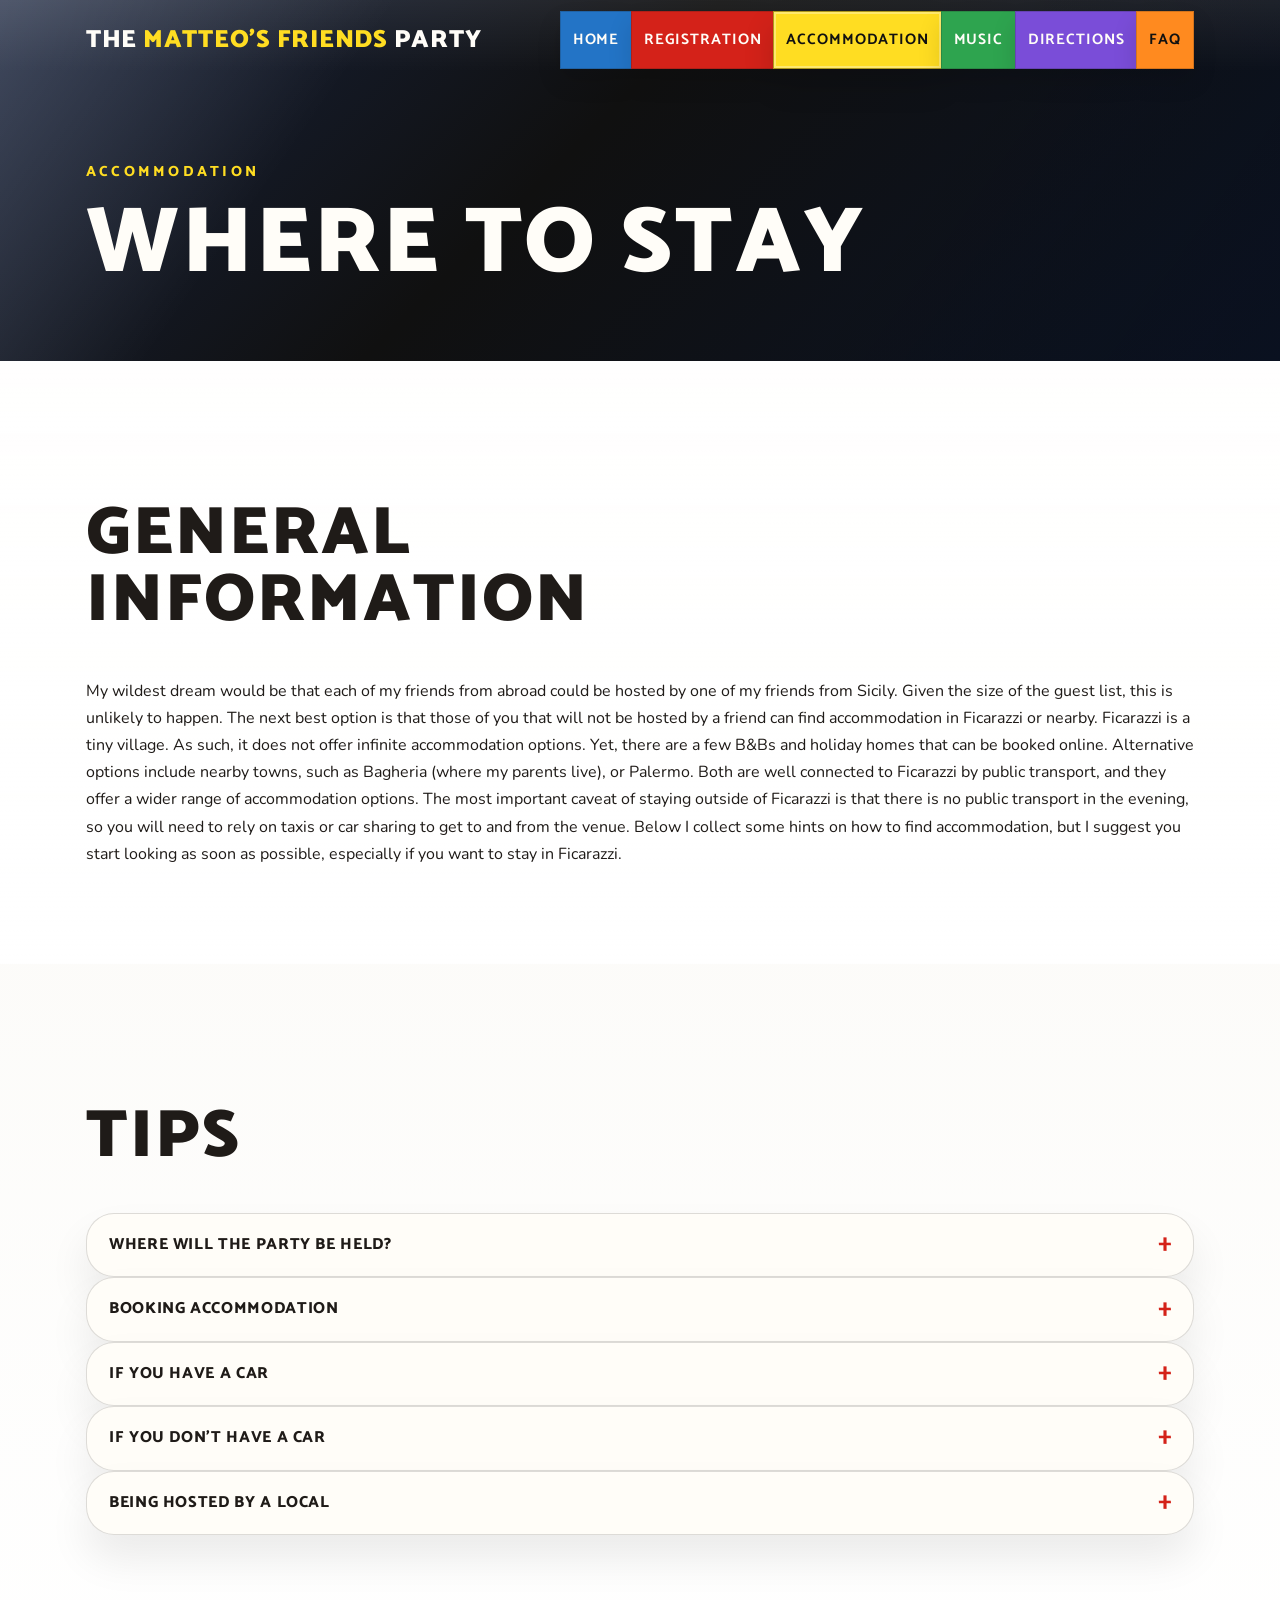
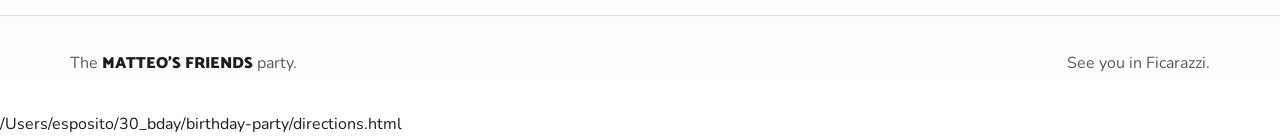
==== accommodation.html @ 0eaae345 "Updated website at Mon May 11 21:46:35 CEST 2026" ====
<!DOCTYPE html>
<html lang="en">
  <head>
    <meta charset="UTF-8" />
    <meta name="viewport" content="width=device-width, initial-scale=1.0" />
    <title>Accommodation | Matteo's Birthday</title>
    <script>
      document.documentElement.classList.add("has-js");
    </script>
    <link rel="preconnect" href="https://fonts.googleapis.com" />
    <link rel="preconnect" href="https://fonts.gstatic.com" crossorigin />
    <link
      href="https://fonts.googleapis.com/css2?family=Nunito:wght@400;600;700;800&amp;family=Roboto:wght@300;400;500;700&amp;family=Catamaran:wght@400;700;800;900&amp;display=swap"
      rel="stylesheet"
    />
    <link rel="stylesheet" href="styles.css" />
  </head>
  <body class="subpage lego-theme" data-nav-current="accommodation">
    <div data-site-header></div>

    <main class="subpage-main">
      <section class="subpage-hero">
        <div class="container subpage-hero-inner">
          <div class="subpage-copy reveal">
            <p class="hero-kicker">Accommodation</p>
            <h1>Where to Stay</h1>
            <!-- <p class="hero-lead">
              Find hints on where to stay to join the party.
            </p> -->
          </div>
        </div>
      </section>

      <section class="section section-white">
        <div class="container">
          <div class="section-heading reveal">
            <h2>General Information</h2>
          </div>
          <div class="reveal">
            <p>
                My wildest dream would be that each of my friends 
                from abroad could be hosted by one of my friends 
                from Sicily. Given the size of the guest list, 
                this is unlikely to happen. The next best option is that
                those of you that will not be hosted by a friend can find
                accommodation in Ficarazzi or nearby.
                Ficarazzi is a tiny village. As such, it does not offer infinite accommodation options. Yet, there are a few B&Bs and holiday homes that can be booked online.
                Alternative options include nearby towns, such as Bagheria (where my parents live), or Palermo. Both are well connected to Ficarazzi by public transport, and they offer a wider range of accommodation options.
                The most important caveat of staying outside of Ficarazzi is that there is no public transport in the evening, so you will need to rely on taxis or car sharing to get to and from the venue. 
                Below I collect some hints on how to find accommodation, but I suggest you start looking as soon as possible, especially if you want to stay in Ficarazzi.
            </p>
          </div>
        </div>
      </section>

      <section class="section section-light">
        <div class="container">
          <div class="section-heading reveal">
            <h2>Tips</h2>
          </div>

          <details class="faq-card reveal">
            <summary>Where will the party be held?</summary>
            <div>
              <p>
                Since this website is publicly accessible, I will not disclose the exact location here.
                You will find the specific address in the WhatsApp community. 
                However, I can give you a rough location that will help you in your search for accommodation.
                The party will be not far from 
                <a class="highlight-link" href="https://maps.app.goo.gl/npcqhLd8fjeasqVg7" target="_blank">via Roma, Ficarazzi</a>.        
              </p>
            </div>
          </details>

          <details class="faq-card reveal">
            <summary>Booking accommodation</summary>
            <div>
              <p>
                Booking.com and Airbnb are the most popular platforms to find accommodation in Sicily. 
                You can already start looking by yourself, but if you share in the registration form
                the dates for which you will need accommodation, I can try to help booking directly 
                through the house owners. The extra advantage of this is that we avoid using these websites.
                You can find more info on why this is a good idea on the 
                <a class="highlight-link" href="https://bdsmovement.net/Guide-to-BDS-Boycott" target="_blank">BDS website</a>.
              </p>
              <h3>Ficarazzi</h3>
              <p>
                Ficarazzi is quite small, so most accommodation options will be reachable by foot within a 
                20 minutes walk from the venue. However, for the same reason, there are not many options. 
                I suggest you to start looking as soon as possible if you want to stay in Ficarazzi.  
              </p>
              <h3>Bagheria</h3>
              <p>
                Bagheria is probably the next best option. It is bigger and offers more accommodation options, 
                and it is home to many of my wonderful friends, so hopefully organising rides back and forth will be easier. 
                It is well connected to Ficarazzi (and Palermo), but trains don't run late at night.
              </p>
              <h3>The coast</h3>
              <p>
                There are plenty of small villages along the coast (including Ficarazzi itself). These are a bit 
                more difficult to reach by public transport, but are worth checking if you are looking for a nice 
                seaside place. As long as the place is not too far, I can try to help organising rides to and from the venue.
              </p>
              <h3>Palermo</h3>
              <p>
                Palermo is the largest city in Sicily and offers a wide range of accommodation options. 
                It is well connected to Ficarazzi (and the coast), but trains don't run late at night.
                Some of my friends live in Palermo, so perhaps some rides can be organised from there as well, 
                although it might be a bit more difficult given the distance. Perhaps this option is best
                if you also rent a car or could see themselves staying up all night (not alone, of course!) to wait 
                for the first train in the morning. 
              </p>
            </div>
          </details>

          <details class="faq-card reveal">
            <summary>If you have a car</summary>
            <div>
              <p>
                If you have a car (e.g. because you rented one), then everything will be much easier.
                You can stay wherever you want and just drive to the venue. 
                Also, you can offer rides to other people, which will be much appreciated!
              </p>
            </div>
          </details>

          <details class="faq-card reveal">
            <summary>If you DON'T have a car</summary>
            <div>
              <p>
                If you DON'T have a car, then prioritise accommodation in Ficarazzi or nearby.
                For those of you who are always full of energies, I can see us staying up all night after the party
                (this happens often at my parties as we play boardgames when most people have left) and take the first train
                in the morning. The first one for Palermo leaves at 6:22 am, while the first one toward Bagheria (opposite direction)
                leaves at 5 am.
              </p>
            </div>
          </details>

          <details class="faq-card reveal">
            <summary>Being hosted by a local</summary>
            <div>
              <p>
                Needless to say that being hosted by one of my wonderful Sicilian friends would be an amazing experience! 
                Of course, it will depend on the number of people that will be able to host, 
                but if you are interested in this option please <a href="rsvp.html">register asap</a> and tick the box!
                However, do not count on this option and start looking for accommodation as well!
              </p>
            </div>
          </details>
      </section>
    </main>

    <div data-site-footer></div>

    <script src="script.js"></script>
  </body>
</html></content>
<parameter name="filePath">/Users/esposito/30_bday/birthday-party/directions.html
---- styles.css ----
:root {
  --accent: #e62b1e;
  --black: #0f0f0f;
  --black-soft: #1b1b1b;
  --white: #ffffff;
  --off-white: #f7f7f7;
  --text: #272727;
  --muted: #626262;
  --border: #dfdfdf;
  --shadow: 5px 5px 30px rgba(0, 0, 0, 0.05);
  --container: 1140px;
  --container-gutter: clamp(12px, 2.8vw, 16px);
  --hero-bg-image: none;
  --hero-bg-position: center center;
  --countdown-bg-image: none;
  --countdown-bg-position: center center;
  --venue-bg-image: none;
  --venue-bg-position: center center;
}

*,
*::before,
*::after {
  box-sizing: border-box;
}

html {
  scroll-behavior: smooth;
}

body {
  margin: 0;
  min-height: 100vh;
  color: var(--text);
  font-family: "Roboto", sans-serif;
  font-size: 16px;
  line-height: 1.7;
  background: var(--white);
}

body.subpage {
  display: flex;
  flex-direction: column;
}

body.nav-open {
  overflow: hidden;
}

a {
  color: inherit;
  text-decoration: none;
}

.highlight-link {
  color: var(--accent);
  font-weight: 700;
  /* text-decoration: underline; */
  text-decoration-thickness: 2px;
  text-decoration-color: rgba(214, 34, 25, 0.8);
  /* background: rgba(255, 229, 153, 0.55); */
  border-radius: 4px;
  /* padding: 0 0.15rem; */
}

button,
input,
select,
textarea {
  font: inherit;
}

img {
  display: block;
  max-width: 100%;
}

[hidden] {
  display: none !important;
}

.container {
  width: min(100%, var(--container));
  margin: 0 auto;
  padding-inline: var(--container-gutter);
}

.site-header {
  position: fixed;
  top: 0;
  left: 0;
  width: 100%;
  z-index: 30;
  transition:
    background-color 180ms ease,
    border-color 180ms ease;
  border-bottom: 1px solid transparent;
}

.site-header.is-scrolled {
  background: rgba(0, 0, 0, 0.94);
  border-bottom-color: rgba(255, 255, 255, 0.12);
}

.nav-shell {
  display: flex;
  align-items: center;
  justify-content: space-between;
  min-height: 80px;
  gap: 24px;
}

.brand {
  display: inline-flex;
  flex-direction: column;
  gap: 2px;
}

.brand-wordmark,
.site-nav a,
.hero-kicker,
.hero-date,
.hero-venue,
.button,
.section-kicker,
.section-heading h2,
.feature-body h3,
.timeline-time,
.timeline-content h3,
.side-label,
.side-panel h3,
.venue-panel h3,
.faq-card summary,
.rsvp-copy h2,
.rsvp-form label,
.footer-inner strong {
  font-family: "Catamaran", sans-serif;
}

.brand-wordmark {
  color: var(--white);
  font-size: 1.55rem;
  font-weight: 900;
  letter-spacing: 0.03em;
  line-height: 1;
  text-transform: uppercase;
}

.brand-accent {
  color: var(--accent);
}

.brand small {
  color: rgba(255, 255, 255, 0.72);
  font-size: 0.8rem;
  letter-spacing: 0.2em;
  text-transform: uppercase;
}

.site-nav {
  display: flex;
  align-items: center;
  gap: 24px;
}

.site-nav a {
  color: rgba(255, 255, 255, 0.78);
  font-size: 0.95rem;
  font-weight: 700;
  letter-spacing: 0.06em;
  text-transform: uppercase;
  transition: color 180ms ease;
}

.site-nav a:hover,
.site-nav a:focus-visible {
  color: var(--white);
}

.site-nav a.nav-action {
  padding: 10px 18px;
  background: var(--accent);
  color: var(--white);
}

.site-nav a.nav-action:hover,
.site-nav a.nav-action:focus-visible {
  background: #c62218;
}

.nav-toggle {
  display: none;
  width: 46px;
  height: 46px;
  padding: 0;
  border: 1px solid rgba(255, 255, 255, 0.28);
  background: transparent;
  cursor: pointer;
}

.nav-toggle span {
  display: block;
  width: 20px;
  height: 2px;
  margin: 4px auto;
  background: var(--white);
  transition:
    transform 180ms ease,
    opacity 180ms ease;
}

.hero {
  position: relative;
  min-height: 100vh;
  display: flex;
  align-items: center;
  overflow: hidden;
  padding: 140px 0 130px;
  color: var(--white);
  background-image:
    linear-gradient(rgba(0, 0, 0, 0.72), rgba(0, 0, 0, 0.72)),
    var(--hero-bg-image),
    radial-gradient(circle at 18% 18%, rgba(230, 43, 30, 0.26), transparent 30%),
    linear-gradient(135deg, #0f0f0f 0%, #1b1b1b 52%, #050505 100%);
  background-position:
    center center,
    var(--hero-bg-position),
    center center,
    center center;
  background-repeat: no-repeat;
  background-size: cover, cover, auto, auto;
}

/* Decorative overlay intentionally disabled here. */

.hero::after {
  content: "";
  position: absolute;
  inset: 0;
  background: radial-gradient(circle at center, transparent 0%, transparent 52%, rgba(0, 0, 0, 0.34) 100%);
}

.hero-inner {
  position: relative;
  z-index: 1;
  width: 100%;
  display: grid;
  gap: 56px;
  justify-items: center;
}

.hero-copy {
  max-width: 860px;
  margin: 0 auto;
  text-align: center;
}

.hero-countdown {
  width: 100%;
}

.hero-countdown .countdown-grid {
  gap: 40px;
}

.hero-kicker {
  margin: 0 0 16px;
  color: var(--accent);
  font-size: 0.92rem;
  font-weight: 800;
  letter-spacing: 0.22em;
  text-transform: uppercase;
}

.hero-copy h1 {
  margin: 0;
  font-family: "Catamaran", sans-serif;
  font-size: clamp(3.8rem, 11vw, 6.9rem);
  font-weight: 900;
  letter-spacing: 0.03em;
  line-height: 0.95;
  text-transform: uppercase;
}

.hero-accent {
  color: var(--accent);
}

.hero-date {
  margin: 24px 0 0;
  color: var(--white);
  font-size: clamp(1.65rem, 4vw, 2.4rem);
  font-weight: 800;
  letter-spacing: 0.08em;
  text-transform: uppercase;
}

.hero-venue {
  margin: 12px 0 0;
  color: rgba(255, 255, 255, 0.84);
  font-size: 1rem;
  font-weight: 700;
  letter-spacing: 0.12em;
  text-transform: uppercase;
}

.hero-separator {
  display: inline-block;
  margin: 0 10px;
  color: var(--accent);
}

.hero-lead {
  max-width: 720px;
  margin: 24px auto 0;
  color: rgba(255, 255, 255, 0.8);
  font-size: 1.02rem;
}

.hero-actions,
.form-actions {
  display: flex;
  flex-wrap: wrap;
  gap: 14px;
  margin-top: 30px;
}

.hero-actions {
  justify-content: center;
}

.button {
  display: inline-flex;
  align-items: center;
  justify-content: center;
  min-height: 52px;
  padding: 0 26px;
  border: 2px solid transparent;
  border-radius: 0;
  font-size: 0.92rem;
  font-weight: 800;
  letter-spacing: 0.08em;
  text-transform: uppercase;
  transition:
    background-color 180ms ease,
    border-color 180ms ease,
    color 180ms ease,
    transform 180ms ease;
  cursor: pointer;
}

.button:hover,
.button:focus-visible {
  transform: translateY(-2px);
}

.button:disabled {
  opacity: 0.55;
  cursor: not-allowed;
  transform: none;
}

.button-primary {
  background: var(--accent);
  border-color: var(--accent);
  color: var(--white);
}

.button-primary:hover,
.button-primary:focus-visible {
  background: #c62218;
  border-color: #c62218;
}

.button-outline {
  background: var(--white);
  border-color: var(--accent);
  color: var(--accent);
}

.button-outline:hover,
.button-outline:focus-visible {
  background: var(--accent);
  color: var(--white);
}

.button-dark-outline {
  background: transparent;
  border-color: rgba(255, 255, 255, 0.82);
  color: var(--white);
}

.button-dark-outline:hover,
.button-dark-outline:focus-visible {
  background: var(--white);
  border-color: var(--white);
  color: var(--black);
}

.hero-meta {
  display: flex;
  justify-content: center;
  flex-wrap: wrap;
  gap: 12px;
  margin-top: 24px;
}

.hero-meta span {
  padding: 10px 16px;
  border: 1px solid rgba(255, 255, 255, 0.22);
  background: #111111;
  color: rgba(255, 255, 255, 0.84);
  font-family: "Catamaran", sans-serif;
  font-size: 0.88rem;
  font-weight: 700;
  letter-spacing: 0.08em;
  text-transform: uppercase;
}

.event-banner {
  position: relative;
  z-index: 2;
  margin-top: -56px;
}

.event-banner-grid {
  display: grid;
  grid-template-columns: repeat(2, minmax(0, 1fr));
  background: var(--white);
  border: 1px solid #ededed;
  box-shadow: 0 18px 34px rgba(0, 0, 0, 0.08);
}

.banner-block {
  padding: 34px 28px;
  text-align: center;
  border-right: 1px solid #ededed;
}

.banner-block:last-child {
  border-right: 0;
}

.banner-label {
  display: block;
  margin-bottom: 12px;
  color: var(--text);
  font-family: "Catamaran", sans-serif;
  font-size: 0.98rem;
  font-weight: 800;
  letter-spacing: 0.14em;
  text-transform: uppercase;
}

.banner-block p {
  margin: 0;
  color: var(--muted);
}

.banner-block .button {
  margin-top: 20px;
}

.brick-banner {
  position: relative;
  z-index: 2;
  margin-top: -56px;
}

.brick-banner .container {
  background: var(--white);
  border: 1px solid #ededed;
  box-shadow: 0 18px 34px rgba(0, 0, 0, 0.08);
}

.brick-banner-shell {
  padding: 26px 20px 20px;
}

.brick-banner-header {
  max-width: 720px;
  margin: 0 auto 16px;
  text-align: center;
}

.brick-banner-header .section-kicker {
  margin: 0;
  font-family: "Catamaran", sans-serif;
  font-size: 0.98rem;
  font-weight: 800;
  letter-spacing: 0.14em;
  text-transform: uppercase;
}

.brick-banner-buttons {
  display: flex;
  flex-wrap: wrap-reverse;
  justify-content: flex-start;
  align-items: flex-start;
  align-content: flex-start;
  gap: 0;
  margin: 0;
  padding: 0;
}

.brick-banner-button {
  margin: 0;
  position: relative;
  display: inline-flex;
  justify-content: center;
  text-align: center;
  white-space: nowrap;
  flex: 0 1 auto;
  inline-size: auto;
  min-inline-size: calc(var(--brick-stud-count) * var(--brick-stud-size) + 32px);
}

.brick-banner-button:nth-child(1) {
  z-index: 1;
}

.brick-banner-button:nth-child(2) {
  z-index: 2;
}

.brick-banner-button:nth-child(3) {
  z-index: 3;
}

.brick-banner .button.brick-banner-button:nth-child(1) {
  --brick-fill: var(--lego-blue);
  --brick-text: var(--white);
}

.brick-banner .button.brick-banner-button:nth-child(2) {
  --brick-fill: var(--lego-orange);
  --brick-text: var(--white);
}

.brick-banner .button.brick-banner-button:nth-child(3) {
  --brick-fill: var(--lego-green);
  --brick-text: var(--white);
}

.brick-banner-button:hover,
.brick-banner-button:focus-visible {
  transform: translateY(-1px);
}

.banner-action {
  display: flex;
  align-items: center;
  justify-content: center;
  background: var(--off-white);
}

.section,
.countdown-section,
.rsvp-section {
  padding: 140px 0 80px;
}

.section-light {
  /* background: linear-gradient(180deg, #f3efe7 0%, #fbfaf7 100%); */
}

.section-white {
  background: var(--white);
}

.section-heading {
  max-width: 820px;
  margin-bottom: 42px;
}

.section-heading-center {
  margin-left: auto;
  margin-right: auto;
  text-align: center;
}

.section-kicker {
  margin: 0 0 14px;
  color: var(--accent);
  font-size: 0.92rem;
  font-weight: 800;
  letter-spacing: 0.2em;
  text-transform: uppercase;
}

.section-heading h2,
.rsvp-copy h2 {
  margin: 0;
  font-size: clamp(2.7rem, 6vw, 4.2rem);
  font-weight: 900;
  letter-spacing: 0.03em;
  line-height: 1;
  text-transform: uppercase;
}

.section-heading p {
  margin: 18px 0 0;
  color: var(--muted);
}

.feature-grid,
.faq-grid {
  display: grid;
  grid-template-columns: repeat(3, minmax(0, 1fr));
  gap: 24px;
}

.feature-box,
.timeline-content,
.side-panel,
.venue-panel,
.faq-card,
.rsvp-form {
  background: var(--white);
  border: 1px solid var(--border);
  box-shadow: var(--shadow);
}

.feature-top {
  min-height: 128px;
  display: flex;
  align-items: flex-end;
  padding: 22px 24px;
  background: linear-gradient(135deg, #111111, #232323);
}

.feature-box:nth-child(2) .feature-top {
  background: linear-gradient(135deg, #e62b1e, #991d15);
}

.feature-box:nth-child(3) .feature-top {
  background: linear-gradient(135deg, #111111, #e62b1e);
}

.feature-top span {
  color: var(--white);
  font-size: 2.7rem;
  font-weight: 900;
  line-height: 1;
}

.feature-body {
  padding: 26px 24px 30px;
}

.feature-body h3 {
  margin: 0 0 10px;
  color: var(--text);
  font-size: 1.45rem;
  font-weight: 900;
  letter-spacing: 0.02em;
  line-height: 1.1;
  text-transform: uppercase;
}

.feature-body p {
  margin: 0;
  color: var(--muted);
}

.countdown-section {
  position: relative;
  overflow: hidden;
  color: var(--white);
  background-image:
    linear-gradient(rgba(0, 0, 0, 0.72), rgba(0, 0, 0, 0.72)),
    var(--countdown-bg-image),
    radial-gradient(circle at 18% 18%, rgba(230, 43, 30, 0.24), transparent 28%),
    linear-gradient(135deg, #111111 0%, #191919 48%, #050505 100%);
  background-position:
    center center,
    var(--countdown-bg-position),
    center center,
    center center;
  background-repeat: no-repeat;
  background-size: cover, cover, auto, auto;
}

.countdown-section::before {
  content: "";
  position: absolute;
  inset: 0;
  background-image:
    repeating-linear-gradient(
      45deg,
      rgba(255, 255, 255, 0.05) 0,
      rgba(255, 255, 255, 0.05) 1px,
      transparent 1px,
      transparent 24px
    );
  opacity: 0.15;
}

.countdown-inner {
  position: relative;
  z-index: 1;
}

.countdown-section .section-heading h2,
.countdown-section .section-heading p,
.rsvp-copy h2,
.rsvp-copy p,
.venue-copy .section-heading h2,
.venue-copy .section-heading p {
  color: var(--white);
}

.countdown-section .section-heading p,
.rsvp-copy p,
.venue-copy .section-heading p {
  color: rgba(255, 255, 255, 0.76);
}

.countdown-grid {
  display: flex;
  justify-content: center;
  flex-wrap: wrap;
  gap: 48px;
}

.count-segment {
  min-width: 120px;
  text-align: center;
}

.count-segment span {
  display: block;
  font-family: "Catamaran", sans-serif;
  font-size: clamp(3.2rem, 8vw, 5.4rem);
  font-weight: 900;
  letter-spacing: 0.04em;
  line-height: 1;
}

.count-segment small {
  display: block;
  margin-top: 12px;
  color: rgba(255, 255, 255, 0.72);
  font-family: "Catamaran", sans-serif;
  font-size: 0.92rem;
  font-weight: 700;
  letter-spacing: 0.16em;
  text-transform: uppercase;
}

.schedule-layout,
.venue-layout,
.rsvp-layout {
  display: grid;
  grid-template-columns: minmax(0, 1.2fr) minmax(320px, 0.8fr);
  gap: clamp(24px, 3vw, 36px);
  align-items: start;
}

.timeline {
  position: relative;
  padding-left: 30px;
}

.timeline::before {
  content: "";
  position: absolute;
  left: 6px;
  top: 8px;
  bottom: 8px;
  width: 1px;
  background: var(--border);
}

.timeline-item {
  position: relative;
  padding: 0 0 24px 28px;
}

.timeline-item::before {
  content: "";
  position: absolute;
  left: 0;
  top: 24px;
  width: 12px;
  height: 12px;
  border: 2px solid #989898;
  border-radius: 50%;
  background: var(--white);
}

.timeline-item.highlight::before {
  border-color: var(--accent);
  background: var(--accent);
}

.timeline-time {
  display: inline-block;
  margin-bottom: 12px;
  color: var(--accent);
  font-size: 0.96rem;
  font-weight: 800;
  letter-spacing: 0.12em;
  text-transform: uppercase;
}

.timeline-content {
  padding: 22px;
}

.timeline-content h3,
.side-panel h3,
.venue-panel h3 {
  margin: 0 0 8px;
  color: var(--text);
  font-size: 1.5rem;
  font-weight: 900;
  letter-spacing: 0.02em;
  line-height: 1.1;
  text-transform: uppercase;
}

.timeline-content p,
.side-panel p {
  margin: 0;
  color: var(--muted);
}

.side-panel,
.venue-panel {
  padding: 28px;
  border-top: 4px solid var(--accent);
}

.side-label {
  display: block;
  margin-bottom: 12px;
  color: var(--accent);
  font-size: 0.88rem;
  font-weight: 800;
  letter-spacing: 0.16em;
  text-transform: uppercase;
}

.list-check {
  list-style: none;
  padding: 0;
  margin: 18px 0 0;
}

.list-check li {
  padding: 13px 0;
  border-top: 1px solid #ededed;
  color: var(--muted);
}

.list-check li:first-child {
  padding-top: 0;
  border-top: 0;
}

.venue-section {
  background-image:
    linear-gradient(rgba(0, 0, 0, 0.84), rgba(0, 0, 0, 0.84)),
    var(--venue-bg-image),
    linear-gradient(135deg, #111111 0%, #1a1a1a 52%, #050505 100%);
  background-position:
    center center,
    var(--venue-bg-position),
    center center;
  background-repeat: no-repeat;
  background-size: cover, cover, auto;
}

.venue-meta {
  display: grid;
  gap: 14px;
  margin-top: 24px;
}

.venue-meta article {
  padding: 16px 18px;
  border: 1px solid rgba(255, 255, 255, 0.12);
  background: #171717;
}

.venue-meta span {
  display: block;
  margin-bottom: 6px;
  color: rgba(255, 255, 255, 0.62);
  font-family: "Catamaran", sans-serif;
  font-size: 0.82rem;
  font-weight: 700;
  letter-spacing: 0.14em;
  text-transform: uppercase;
}

.venue-meta strong {
  color: var(--white);
}

.faq-grid {
  grid-template-columns: repeat(2, minmax(0, 1fr));
}

.faq-card {
  padding: 0;
}

.faq-card summary {
  position: relative;
  padding: 20px 56px 20px 22px;
  color: var(--text);
  font-size: 1rem;
  font-weight: 800;
  letter-spacing: 0.04em;
  line-height: 1.4;
  text-transform: uppercase;
  cursor: pointer;
  list-style: none;
}

.faq-card summary::-webkit-details-marker {
  display: none;
}

.faq-card summary::after {
  content: "+";
  position: absolute;
  right: 20px;
  top: 50%;
  color: var(--accent);
  font-size: 1.6rem;
  font-weight: 700;
  transform: translateY(-50%);
}

.faq-card[open] summary::after {
  content: "-";
}

.faq-card > div {
  padding: 0 22px 22px;
}

.faq-card p {
  margin: 0;
  padding: 0 0 22px;
  color: var(--muted);
}

.rsvp-section {
  color: var(--white);
  background:
    linear-gradient(rgba(0, 0, 0, 0.82), rgba(0, 0, 0, 0.82)),
    linear-gradient(135deg, #101010 0%, #1b1b1b 52%, #050505 100%);
}

.rsvp-callout {
  display: grid;
  gap: 28px;
  max-width: 920px;
  margin: 0 auto;
  text-align: center;
}

.callout-actions {
  display: flex;
  justify-content: center;
  flex-wrap: wrap;
  gap: 14px;
}

.rsvp-copy .section-kicker {
  margin-bottom: 14px;
}

.rsvp-contact {
  margin-top: 24px;
  font-family: "Catamaran", sans-serif;
  font-size: 1rem;
  font-weight: 700;
  letter-spacing: 0.08em;
  text-transform: uppercase;
}

.rsvp-contact a {
  border-bottom: 1px solid rgba(255, 255, 255, 0.42);
}

.rsvp-info-grid {
  display: grid;
  gap: 18px;
  margin-top: 28px;
}

.rsvp-info-card {
  padding: 22px;
  border: 1px solid rgba(255, 255, 255, 0.12);
  background: #171717;
}

.rsvp-info-card span {
  display: block;
  margin-bottom: 10px;
  color: var(--accent);
  font-family: "Catamaran", sans-serif;
  font-size: 0.82rem;
  font-weight: 800;
  letter-spacing: 0.16em;
  text-transform: uppercase;
}

.rsvp-info-card h3 {
  margin: 0 0 8px;
  color: var(--white);
  font-family: "Catamaran", sans-serif;
  font-size: 1.35rem;
  font-weight: 900;
  letter-spacing: 0.02em;
  line-height: 1.1;
  text-transform: uppercase;
}

.rsvp-info-card p {
  margin: 0;
  color: rgba(255, 255, 255, 0.72);
}

body.subpage .subpage-main {
  flex: 1 0 auto;
  min-height: 0;
  display: flex;
  flex-direction: column;
}

body.subpage .subpage-main > section:only-child {
  flex: 1 0 auto;
}

.subpage-hero {
  position: relative;
  padding: 160px 0 72px;
  color: var(--white);
  background:
    linear-gradient(rgba(0, 0, 0, 0.78), rgba(0, 0, 0, 0.78)),
    var(--hero-bg-image),
    linear-gradient(135deg, #0f0f0f 0%, #1b1b1b 52%, #050505 100%);
  background-position: center center, var(--hero-bg-position), center center;
  background-repeat: no-repeat;
  background-size: cover, cover, auto;
}

.subpage-hero::before {
  content: "";
  position: absolute;
  inset: 0;
  background-image:
    repeating-linear-gradient(
      90deg,
      rgba(255, 255, 255, 0.05) 0,
      rgba(255, 255, 255, 0.05) 1px,
      transparent 1px,
      transparent 118px
    );
  opacity: 0.12;
}

.subpage-hero-inner {
  position: relative;
  z-index: 1;
}

.subpage-copy {
  max-width: 860px;
}

.subpage-copy h1 {
  margin: 0;
  font-family: "Catamaran", sans-serif;
  font-size: clamp(3rem, 9vw, 5.8rem);
  font-weight: 900;
  letter-spacing: 0.03em;
  line-height: 0.95;
  text-transform: uppercase;
}

.thank-you-page .subpage-hero {
  background:
    linear-gradient(rgba(0, 0, 0, 0.78), rgba(0, 0, 0, 0.78)),
    radial-gradient(circle at 18% 18%, rgba(230, 43, 30, 0.2), transparent 28%),
    linear-gradient(135deg, #0f0f0f 0%, #1b1b1b 52%, #050505 100%);
}

.rsvp-page-section {
  display: flex;
  align-items: center;
  padding-top: clamp(48px, 4vh, 88px);
  padding-bottom: clamp(8px, 2vh, 24px);
}

.rsvp-page-section .hero-actions {
  justify-content: flex-start;
}

@media (min-width: 1500px) {
  .rsvp-page-section {
    padding-top: 36px;
    padding-bottom: 8px;
  }

  .rsvp-form {
    padding: 18px 22px;
  }

  .rsvp-summary,
  .rsvp-info-grid {
    margin-top: 20px;
  }
}

.thank-you-panel {
  display: grid;
  gap: 18px;
}

.thank-you-detail-list {
  display: grid;
  gap: 14px;
}

.thank-you-detail {
  padding: 16px 18px;
  border: 1px solid rgba(0, 0, 0, 0.08);
  background: #fafafa;
}

.thank-you-detail strong {
  display: block;
  margin-bottom: 6px;
  color: var(--text);
  font-family: "Catamaran", sans-serif;
  font-size: 0.84rem;
  font-weight: 800;
  letter-spacing: 0.14em;
  text-transform: uppercase;
}

.thank-you-detail p,
.thank-you-note {
  margin: 0;
  color: var(--muted);
}

.thank-you-inline-link {
  color: var(--accent);
  font-weight: 700;
}

.rsvp-summary {
  display: grid;
  gap: 14px;
  margin-top: 28px;
}

.rsvp-summary article {
  padding: 16px 18px;
  border: 1px solid rgba(255, 255, 255, 0.12);
  background: #171717;
}

.rsvp-summary span {
  display: block;
  margin-bottom: 6px;
  color: rgba(255, 255, 255, 0.62);
  font-family: "Catamaran", sans-serif;
  font-size: 0.82rem;
  font-weight: 700;
  letter-spacing: 0.14em;
  text-transform: uppercase;
}

.rsvp-summary strong {
  color: var(--white);
}

.rsvp-form {
  padding: clamp(20px, 3.5vw, 30px);
  color: var(--text);
}

.form-intro {
  margin: 0 0 18px;
  color: var(--muted);
}

.name-grid {
  display: grid;
  grid-template-columns: repeat(2, minmax(0, 1fr));
  gap: 16px;
}

.rsvp-form label {
  display: block;
  margin-bottom: 16px;
  color: var(--text);
  font-size: 0.9rem;
  font-weight: 800;
  letter-spacing: 0.08em;
  text-transform: uppercase;
}

.rsvp-form label small {
  display: block;
  margin-top: 4px;
  color: var(--muted);
  font-size: 0.84rem;
  font-weight: 700;
  letter-spacing: 0.03em;
  line-height: 1.35;
  text-transform: none;
}

.rsvp-form .checkbox-label {
  display: flex;
  flex-wrap: wrap;
  align-items: flex-start;
  gap: 10px;
  text-transform: none;
  font-weight: 600;
}

.rsvp-form .checkbox-label input[type="checkbox"] {
  width: auto;
  margin: 0;
}

.rsvp-form .checkbox-label small {
  flex: 0 0 calc(100% - 30px);
  margin: 0 0 0 30px;
  font-size: 0.95rem;
  font-weight: 600;
  letter-spacing: 0.01em;
}

.rsvp-form input,
.rsvp-form select,
.rsvp-form textarea {
  width: 100%;
  margin-top: 10px;
  border: 2px solid rgba(0, 0, 0, 0.13);
  border-radius: 0;
  padding: 14px 18px;
  background: var(--white);
  color: var(--text);
}

.rsvp-form input:disabled,
.rsvp-form select:disabled,
.rsvp-form textarea:disabled {
  background: #f2f2f2;
  cursor: not-allowed;
}

.form-hint {
  margin: 0;
  color: var(--muted);
}

.rsvp-form input::placeholder,
.rsvp-form textarea::placeholder {
  color: #7c7c7c;
}

.rsvp-form input:focus,
.rsvp-form select:focus,
.rsvp-form textarea:focus {
  border-color: var(--accent);
  outline: 0;
}

.form-actions {
  margin-top: 18px;
}

.form-status {
  min-height: 24px;
  margin: 12px 0 0;
  color: var(--muted);
}

.form-status[data-tone="muted"] {
  color: var(--muted);
}

.form-status[data-tone="success"] {
  color: #3fb27f;
}

.form-status[data-tone="warning"] {
  color: #d68600;
}

.form-status[data-tone="error"] {
  color: #d64545;
}

/* Legacy TEDx-inspired baseline lives in the unscoped rules above.
   Apply .lego-theme to a page body to switch to the shared brick theme. */
.lego-theme {
  --lego-red: #d42219;
  --lego-blue: #2374c6;
  --lego-yellow: #ffdd22;
  --lego-green: #2ea44f;
  --lego-purple: #7a4dd8;
  --lego-orange: #ff8a1f;
  --lego-white: #fff8ea;
  --lego-black: #121212;
  --brick-stud-size: 40px;
  --brick-stud-height: 9px;
  --brick-stud-mask: repeating-linear-gradient(
    90deg,
    transparent 0 20%,
    #000 20% 80%,
    transparent 80% 100%
  );
  --brick-stud-filter:
    drop-shadow(1px 0 0 rgba(17, 17, 17, 0.22))
    drop-shadow(-1px 0 0 rgba(17, 17, 17, 0.22))
    drop-shadow(0 1px 0 rgba(17, 17, 17, 0.2))
    drop-shadow(0 -1px 0 rgba(255, 255, 255, 0.1))
    drop-shadow(0 3px 4px rgba(0, 0, 0, 0.12));
  --lego-stud-size-list: 72px 72px, 72px 72px, 72px 72px, 72px 72px;
  --lego-stud-soft: none;
  --lego-stud-strong: none;
  --accent: #d42219;
  --black: #121212;
  --black-soft: #1c2436;
  --white: #fffdf8;
  --off-white: #f7f2e8;
  --text: #1f1b18;
  --muted: #615850;
  --border: rgba(17, 17, 17, 0.14);
  --shadow: 0 22px 42px rgba(0, 0, 0, 0.1);
  font-family: "Nunito", "Roboto", sans-serif;
  background: linear-gradient(180deg, #f4f0e7 0%, #fbfaf7 38%, #ffffff 100%);
  background-size: auto;
}

.lego-theme .brand-accent {
  color: var(--lego-yellow);
}

.lego-theme .site-header.is-scrolled {
  background: rgba(13, 21, 39, 0.95);
  border-bottom-color: rgba(255, 255, 255, 0.18);
  backdrop-filter: blur(18px);
}

.lego-theme .nav-toggle {
  border-radius: 0;
  border: 1.5px solid rgba(255, 255, 255, 0.28);
  background: rgba(7, 12, 23, 0.28);
}

.lego-theme .site-nav {
  --nav-stud-size: 32px;
  gap: 0;
  align-items: stretch;
  padding-top: 0;
}

.lego-theme .site-nav a {
  --nav-brick-fill: var(--lego-blue);
  --nav-text: var(--white);
  display: inline-flex;
  align-items: center;
  justify-content: center;
  inline-size: auto;
  min-height: 58px;
  padding: 14px 12px;
  border: 1.5px solid rgba(17, 17, 17, 0.18);
  border-radius: 0;
  background: var(--nav-brick-fill);
  color: var(--nav-text);
  box-shadow: 0 12px 24px rgba(0, 0, 0, 0.12);
  white-space: nowrap;
  text-align: center;
}

.lego-theme .site-nav a + a {
  margin-left: -1.5px;
}

.lego-theme .site-nav a:nth-child(6n + 1) {
  --nav-brick-fill: var(--lego-blue);
  --nav-stud-count: 3;
}

.lego-theme .site-nav a:nth-child(6n + 2) {
  --nav-brick-fill: var(--lego-red);
  --nav-stud-count: 5;
}

.lego-theme .site-nav a:nth-child(6n + 3) {
  --nav-brick-fill: var(--lego-yellow);
  --nav-text: #111111;
  --nav-stud-count: 5;
}

.lego-theme .site-nav a:nth-child(6n + 4) {
  --nav-brick-fill: var(--lego-green);
  --nav-stud-count: 4;
}

.lego-theme .site-nav a:nth-child(6n + 5) {
  --nav-brick-fill: var(--lego-purple);
  --nav-stud-count: 3;
}

.lego-theme .site-nav a:nth-child(6n) {
  --nav-brick-fill: var(--lego-orange);
  --nav-text: #111111;
  --nav-stud-count: 3;
}

.lego-theme .site-nav a:hover,
.lego-theme .site-nav a:focus-visible {
  color: inherit;
  transform: translateY(-1px);
  box-shadow: 0 16px 30px rgba(0, 0, 0, 0.16);
}

.lego-theme .site-nav a.nav-action,
.lego-theme .site-nav a[aria-current="page"] {
  background: var(--nav-brick-fill);
  color: var(--nav-text);
  border-color: rgba(17, 17, 17, 0.34);
  box-shadow:
    inset 0 0 0 2px rgba(255, 255, 255, 0.34),
    0 16px 30px rgba(0, 0, 0, 0.16);
}

.lego-theme .button {
  --brick-fill: var(--lego-red);
  --brick-text: var(--white);
  --brick-stud-count: 5;
  position: relative;
  isolation: isolate;
  overflow: visible;
  inline-size: calc(var(--brick-stud-count) * var(--brick-stud-size));
  min-height: 70px;
  padding: 22px 16px 14px;
  border: 1.5px solid rgba(17, 17, 17, 0.22);
  border-radius: 0;
  background: var(--brick-fill);
  color: var(--brick-text);
  box-shadow: 0 14px 24px rgba(0, 0, 0, 0.14);
  white-space: nowrap;
  text-align: center;
}

.lego-theme .button::before {
  content: "";
  position: absolute;
  z-index: -1;
  left: 50%;
  top: calc(var(--brick-stud-height) * -0.72);
  width: calc(var(--brick-stud-count) * var(--brick-stud-size));
  height: var(--brick-stud-height);
  transform: translateX(-50%);
  background: var(--brick-fill);
  -webkit-mask-image: var(--brick-stud-mask);
  -webkit-mask-size: var(--brick-stud-size) 100%;
  -webkit-mask-repeat: repeat-x;
  mask-image: var(--brick-stud-mask);
  mask-size: var(--brick-stud-size) 100%;
  mask-repeat: repeat-x;
  opacity: 0.98;
  filter: var(--brick-stud-filter);
  pointer-events: none;
}

.lego-theme .button:hover,
.lego-theme .button:focus-visible {
  transform: translateY(-1px);
  box-shadow: 0 18px 30px rgba(0, 0, 0, 0.18);
}

.lego-theme .button-primary {
  --brick-fill: var(--lego-red);
  --brick-text: var(--white);
}

.lego-theme .button-success {
  --brick-fill: var(--lego-green);
  --brick-text: var(--white);
}

.lego-theme .button-primary:hover,
.lego-theme .button-primary:focus-visible,
.lego-theme .button-success:hover,
.lego-theme .button-success:focus-visible {
  border-color: rgba(17, 17, 17, 0.24);
}

.lego-theme .button-outline {
  --brick-fill: var(--lego-yellow);
  --brick-text: #111111;
}

.lego-theme .button-dark-outline {
  --brick-fill: var(--lego-blue);
  --brick-text: var(--white);
}

.lego-theme .button.brick-4,
.music-toggle.brick-4 {
  --brick-stud-count: 4;
}

.lego-theme .button.brick-5,
.music-toggle.brick-5 {
  --brick-stud-count: 5;
}

.lego-theme .button.brick-6,
.music-toggle.brick-6 {
  --brick-stud-count: 6;
}

.lego-theme .button.brick-8,
.music-toggle.brick-8 {
  --brick-stud-count: 8;
}

.lego-theme .hero-actions,
.lego-theme .form-actions,
.lego-theme .callout-actions {
  margin-top: calc(22px + var(--brick-stud-height) * 0.72);
}

.lego-theme .hero,
.lego-theme .subpage-hero {
  background:
    linear-gradient(180deg, rgba(255, 255, 255, 0.08), transparent 20%),
    var(--hero-bg-image),
    linear-gradient(135deg, #18233d 0%, #101010 44%, #0b1324 100%);
  background-position:
    center center,
    var(--hero-bg-position),
    center center;
  background-repeat: no-repeat;
  background-size: auto, auto, auto, cover, auto;
}

.lego-theme .hero::before,
.lego-theme .subpage-hero::before {
  background-image: none;
  opacity: 0;
}

.lego-theme .hero::after,
.lego-theme .subpage-hero::after {
  content: "";
  position: absolute;
  inset: 0;
  background: linear-gradient(125deg, rgba(255, 255, 255, 0.18) 0%, transparent 26%, transparent 64%, rgba(0, 0, 0, 0.12) 100%);
}

.thank-you-page.lego-theme .subpage-hero {
  background:
    radial-gradient(circle at 16% 18%, rgba(255, 221, 34, 0.2), transparent 24%),
    radial-gradient(circle at 82% 12%, rgba(212, 34, 25, 0.14), transparent 26%),
    linear-gradient(180deg, rgba(255, 255, 255, 0.08), transparent 20%),
    linear-gradient(135deg, #18233d 0%, #101010 44%, #0b1324 100%);
}

.lego-theme .hero-kicker,
.lego-theme .section-kicker {
  color: var(--lego-yellow);
}

.lego-theme .hero-accent {
  color: var(--lego-yellow);
}

.lego-theme .hero-meta span {
  border: 1.5px solid rgba(255, 255, 255, 0.14);
  border-radius: 16px;
  background: rgba(9, 15, 28, 0.42);
  box-shadow: 0 14px 24px rgba(0, 0, 0, 0.16);
  backdrop-filter: blur(10px);
}

.lego-theme .event-banner-grid {
  overflow: visible;
  border: 1.5px solid rgba(17, 17, 17, 0.12);
  border-radius: 0;
  background: transparent;
  box-shadow: 0 24px 44px rgba(0, 0, 0, 0.12);
}

.lego-theme .banner-block,
.lego-theme .feature-box,
.lego-theme .timeline-content,
.lego-theme .side-panel,
.lego-theme .venue-panel,
.lego-theme .faq-card,
.lego-theme .rsvp-form,
.lego-theme .thank-you-detail,
.lego-theme .venue-meta article,
.lego-theme .rsvp-summary article,
.lego-theme .rsvp-info-card,
.lego-theme .mode-option,
.music-set-card,
.music-promo-panel,
.music-summary article,
.music-choice-card:not(.music-choice-card-instrument),
.music-form,
.music-board-toolbar,
.music-board-empty,
.music-card {
  --card-brick-fill: #fffdf8;
  --card-stud-fill: var(--card-brick-fill);
  --card-stud-opacity: 0;
  --card-stud-count: 4;
  position: relative;
  isolation: isolate;
  background: var(--card-brick-fill);
}

.lego-theme .banner-block,
.lego-theme .feature-box,
.lego-theme .timeline-content,
.lego-theme .side-panel,
.lego-theme .venue-panel,
.lego-theme .faq-card,
.lego-theme .rsvp-form,
.music-set-card,
.music-promo-panel,
.music-form,
.music-board-toolbar,
.music-card {
  --card-stud-count: 5;
}

.lego-theme .venue-meta article,
.lego-theme .rsvp-summary article,
.lego-theme .mode-option,
.lego-theme .thank-you-detail,
.music-summary article,
.music-choice-card:not(.music-choice-card-instrument),
.music-board-empty {
  --card-stud-count: 3;
}

.lego-theme .banner-block {
  --card-stud-opacity: 0.98;
  border-right: 1.5px solid rgba(17, 17, 17, 0.14);
}

.lego-theme .banner-block:nth-child(1) {
  --card-brick-fill: var(--lego-blue);
}

.lego-theme .banner-block:nth-child(2) {
  --card-brick-fill: var(--lego-red);
}

.lego-theme .banner-action {
  --card-brick-fill: var(--lego-yellow);
}

.lego-theme .banner-block:nth-child(1) .banner-label,
.lego-theme .banner-block:nth-child(2) .banner-label {
  color: var(--white);
}

.lego-theme .banner-block:nth-child(1) p,
.lego-theme .banner-block:nth-child(2) p {
  color: rgba(255, 255, 255, 0.84);
}

.lego-theme .section-light {
  background-size: var(--lego-stud-size-list), auto;
}

.lego-theme .section-white {
  background:
    var(--lego-stud-soft),
    linear-gradient(180deg, rgba(255, 255, 255, 0.92), rgba(255, 255, 255, 0.98));
  background-size: var(--lego-stud-size-list), auto;
}

.lego-theme .feature-box,
.lego-theme .timeline-content,
.lego-theme .side-panel,
.lego-theme .venue-panel,
.lego-theme .faq-card,
.lego-theme .rsvp-form,
.lego-theme .thank-you-detail {
  border: 1.5px solid rgba(17, 17, 17, 0.14);
  border-radius: 28px;
  box-shadow: 0 24px 42px rgba(0, 0, 0, 0.08);
  overflow: visible;
}

.lego-theme .feature-top {
  background: var(--lego-blue);
}

.lego-theme .feature-box:nth-child(2) .feature-top {
  background: var(--lego-red);
}

.lego-theme .feature-box:nth-child(3) .feature-top {
  background: var(--lego-yellow);
}

.lego-theme .feature-box:nth-child(3) .feature-top span {
  color: #111111;
}

.lego-theme .timeline::before {
  content: none;
  display: none;
}

.lego-theme .timeline {
  display: flex;
  flex-direction: column;
  padding-left: 0;
}

.lego-theme .timeline-item {
  --timeline-brick-fill: var(--lego-yellow);
  --timeline-text: #111111;
  --timeline-note: rgba(17, 17, 17, 0.78);
  display: block;
  padding: 0;
}

.lego-theme .timeline-item:nth-child(5n + 1) {
  --timeline-brick-fill: var(--lego-yellow);
  --timeline-text: #111111;
  --timeline-note: rgba(17, 17, 17, 0.78);
}

.lego-theme .timeline-item:nth-child(5n + 2) {
  --timeline-brick-fill: var(--lego-red);
  --timeline-text: var(--white);
  --timeline-note: rgba(255, 255, 255, 0.82);
}

.lego-theme .timeline-item:nth-child(5n + 3) {
  --timeline-brick-fill: var(--lego-blue);
  --timeline-text: var(--white);
  --timeline-note: rgba(255, 255, 255, 0.82);
}

.lego-theme .timeline-item:nth-child(5n + 4) {
  --timeline-brick-fill: var(--lego-green);
  --timeline-text: var(--white);
  --timeline-note: rgba(255, 255, 255, 0.82);
}

.lego-theme .timeline-item:nth-child(5n) {
  --timeline-brick-fill: var(--lego-orange);
  --timeline-text: #111111;
  --timeline-note: rgba(17, 17, 17, 0.78);
}

.lego-theme .timeline-item + .timeline-item {
  margin-top: -1.5px;
}

.lego-theme .timeline-item:last-child {
  padding-bottom: 0;
}

.lego-theme .timeline-item::before,
.lego-theme .timeline-item.highlight::before {
  content: none;
  display: none;
}

.lego-theme .timeline-time {
  display: block;
  width: 100%;
  margin: 0;
  padding: 14px 22px 12px;
  border: 1.5px solid rgba(17, 17, 17, 0.18);
  border-bottom: 0;
  background: var(--timeline-brick-fill);
  color: var(--timeline-text);
  line-height: 1;
}

.lego-theme .timeline-content {
  width: 100%;
  margin-top: 0;
  padding: 24px 22px 22px;
  border: 1.5px solid rgba(17, 17, 17, 0.18);
  border-top: 0;
  border-radius: 0;
  box-shadow: none;
  background: var(--timeline-brick-fill);
}

.lego-theme .timeline-content h3 {
  color: var(--timeline-text);
}

.lego-theme .timeline-content p {
  color: var(--timeline-note);
}

.lego-theme .side-panel,
.lego-theme .venue-panel,
.lego-theme .rsvp-form,
.lego-theme .thank-you-panel {
  border-top: 0;
  background: #fffdfa;
}

.lego-theme .list-check li {
  border-top-color: rgba(17, 17, 17, 0.1);
}

.lego-theme .faq-card {
  background: #fffdf8;
}

.lego-theme .faq-card summary::after {
  color: var(--lego-red);
}

.lego-theme .countdown-section,
.lego-theme .venue-section,
.lego-theme .rsvp-section {
  position: relative;
  overflow: hidden;
}

.lego-theme .countdown-section {
  background:
    radial-gradient(circle at 16% 18%, rgba(255, 221, 34, 0.16), transparent 24%),
    radial-gradient(circle at 82% 12%, rgba(35, 116, 198, 0.16), transparent 26%),
    linear-gradient(180deg, rgba(255, 255, 255, 0.08), transparent 20%),
    var(--countdown-bg-image),
    linear-gradient(135deg, #18233d 0%, #101010 44%, #0b1324 100%);
  background-position:
    center center,
    center center,
    center center,
    var(--countdown-bg-position),
    center center;
  background-repeat: no-repeat;
  background-size: auto, auto, auto, cover, auto;
}

.lego-theme .venue-section {
  background:
    radial-gradient(circle at 16% 18%, rgba(255, 221, 34, 0.16), transparent 24%),
    radial-gradient(circle at 82% 12%, rgba(35, 116, 198, 0.16), transparent 26%),
    linear-gradient(180deg, rgba(255, 255, 255, 0.08), transparent 20%),
    var(--venue-bg-image),
    linear-gradient(135deg, #18233d 0%, #101010 44%, #0b1324 100%);
  background-position:
    center center,
    center center,
    center center,
    var(--venue-bg-position),
    center center;
  background-repeat: no-repeat;
  background-size: auto, auto, auto, cover, auto;
}

.lego-theme .rsvp-section {
  background:
    linear-gradient(180deg, rgba(255, 255, 255, 0.08), transparent 20%),
    linear-gradient(135deg, #18233d 0%, #101010 44%, #0b1324 100%);
}

.lego-theme .venue-section > .container,
.lego-theme .rsvp-section > .container {
  position: relative;
  z-index: 1;
}

.lego-theme .countdown-section::before,
.lego-theme .venue-section::before,
.lego-theme .rsvp-section::before {
  content: "";
  position: absolute;
  inset: 0;
  background-image: none;
  pointer-events: none;
  opacity: 0;
}

.lego-theme .venue-meta article,
.lego-theme .rsvp-summary article,
.lego-theme .rsvp-info-card {
  border: 1.5px solid rgba(17, 17, 17, 0.14);
  border-radius: 0;
  box-shadow: 0 18px 30px rgba(0, 0, 0, 0.12);
}

.lego-theme .venue-meta article,
.lego-theme .rsvp-summary article {
  --card-stud-count: 8;
}

.lego-theme .venue-meta,
.lego-theme .rsvp-summary {
  gap: 0;
}

.lego-theme .venue-meta article,
.lego-theme .rsvp-summary article {
  box-shadow: none;
}

.lego-theme .venue-meta article + article,
.lego-theme .rsvp-summary article + article {
  margin-top: -1.5px;
}

.lego-theme .venue-meta article:nth-child(4n + 1),
.lego-theme .rsvp-summary article:nth-child(4n + 1),
.lego-theme .rsvp-info-card:nth-child(4n + 1) {
  --card-brick-fill: var(--lego-blue);
  --card-stud-opacity: 0.98;
}

.lego-theme .venue-meta article:nth-child(4n + 2),
.lego-theme .rsvp-summary article:nth-child(4n + 2),
.lego-theme .rsvp-info-card:nth-child(4n + 2) {
  --card-brick-fill: var(--lego-red);
  --card-stud-opacity: 0.98;
}

.lego-theme .venue-meta article:nth-child(4n + 3),
.lego-theme .rsvp-summary article:nth-child(4n + 3),
.lego-theme .rsvp-info-card:nth-child(4n + 3) {
  --card-brick-fill: var(--lego-yellow);
  --card-stud-opacity: 0.98;
}

.lego-theme .venue-meta article:nth-child(4n),
.lego-theme .rsvp-summary article:nth-child(4n),
.lego-theme .rsvp-info-card:nth-child(4n) {
  --card-brick-fill: #ffffff;
  --card-stud-opacity: 0;
}

.lego-theme .venue-meta article:nth-child(4n + 1) span,
.lego-theme .venue-meta article:nth-child(4n + 2) span,
.lego-theme .rsvp-summary article:nth-child(4n + 1) span,
.lego-theme .rsvp-summary article:nth-child(4n + 2) span,
.lego-theme .rsvp-info-card:nth-child(4n + 1) span,
.lego-theme .rsvp-info-card:nth-child(4n + 2) span {
  color: rgba(255, 255, 255, 0.74);
}

.lego-theme .venue-meta article:nth-child(4n + 1) strong,
.lego-theme .venue-meta article:nth-child(4n + 2) strong,
.lego-theme .rsvp-summary article:nth-child(4n + 1) strong,
.lego-theme .rsvp-summary article:nth-child(4n + 2) strong,
.lego-theme .rsvp-info-card:nth-child(4n + 1) h3,
.lego-theme .rsvp-info-card:nth-child(4n + 2) h3,
.lego-theme .rsvp-info-card:nth-child(4n + 1) p,
.lego-theme .rsvp-info-card:nth-child(4n + 2) p {
  color: var(--white);
}

.lego-theme .venue-meta article:nth-child(4n + 3) span,
.lego-theme .venue-meta article:nth-child(4n) span,
.lego-theme .rsvp-summary article:nth-child(4n + 3) span,
.lego-theme .rsvp-summary article:nth-child(4n) span,
.lego-theme .rsvp-info-card:nth-child(4n + 3) span,
.lego-theme .rsvp-info-card:nth-child(4n) span {
  color: rgba(17, 17, 17, 0.62);
}

.lego-theme .venue-meta article:nth-child(4n + 3) strong,
.lego-theme .venue-meta article:nth-child(4n) strong,
.lego-theme .rsvp-summary article:nth-child(4n + 3) strong,
.lego-theme .rsvp-summary article:nth-child(4n) strong,
.lego-theme .rsvp-info-card:nth-child(4n + 3) h3,
.lego-theme .rsvp-info-card:nth-child(4n) h3,
.lego-theme .rsvp-info-card:nth-child(4n + 3) p,
.lego-theme .rsvp-info-card:nth-child(4n) p {
  color: #111111;
}

.lego-theme .rsvp-contact a {
  border-bottom-color: rgba(255, 255, 255, 0.3);
}

.lego-theme .rsvp-form input,
.lego-theme .rsvp-form select,
.lego-theme .rsvp-form textarea {
  border-radius: 16px;
  border-color: rgba(17, 17, 17, 0.12);
  background: rgba(255, 255, 255, 0.94);
}

.lego-theme .rsvp-form input:focus,
.lego-theme .rsvp-form select:focus,
.lego-theme .rsvp-form textarea:focus {
  border-color: var(--lego-blue);
  box-shadow: 0 0 0 4px rgba(35, 116, 198, 0.12);
}

.lego-theme .mode-option {
  border: 1.5px solid rgba(17, 17, 17, 0.12);
  border-radius: 16px;
  --card-brick-fill: #fffdf8;
  background: var(--card-brick-fill);
  box-shadow: 0 12px 20px rgba(0, 0, 0, 0.06);
}

.lego-theme .mode-option input {
  accent-color: var(--lego-red);
}

.lego-theme .thank-you-detail {
  --card-brick-fill: #fffdf8;
  background: var(--card-brick-fill);
}

.lego-theme .thank-you-inline-link {
  color: var(--lego-red);
}

.lego-theme .site-footer {
  border-top: 1.5px solid rgba(17, 17, 17, 0.12);
  background:
    linear-gradient(180deg, rgba(255, 255, 255, 0.78), rgba(255, 255, 255, 0.94)),
    linear-gradient(180deg, #f7f2e8 0%, #ffffff 100%);
}

.music-page {
  --lego-red: #d42219;
  --lego-blue: #2374c6;
  --lego-yellow: #ffdd22;
  --lego-white: #fff8ea;
  --lego-black: #121212;
  font-family: "Nunito", "Roboto", sans-serif;
  background:
    radial-gradient(circle at 22px 22px, rgba(0, 0, 0, 0.05) 0, rgba(0, 0, 0, 0.05) 6px, transparent 7px),
    linear-gradient(180deg, #f4f0e7 0%, #fbfaf7 38%, #ffffff 100%);
  background-size: 120px 120px, auto;
}

.music-page .brand-wordmark,
.music-stage-copy h1,
.music-promo-copy h2,
.music-copy h2,
.music-page .section-heading h2,
.music-promo-panel h3,
.music-card h3 {
  font-family: "Catamaran", sans-serif;
  letter-spacing: 0.03em;
}

.music-page .hero-kicker,
.music-page .section-kicker,
.music-page .hero-meta span,
.music-page .button,
.music-page .music-fieldset legend,
.music-page .music-card-label,
.music-page .music-choice-card span,
.music-page .music-toggle {
  font-family: "Catamaran", sans-serif;
}

.music-page .button {
  --brick-fill: var(--lego-red);
  --brick-text: var(--white);
}

.music-page .button-primary {
  --brick-fill: var(--lego-red);
  --brick-text: var(--white);
}

.music-page .button-outline {
  --brick-fill: var(--lego-yellow);
  --brick-text: #111111;
}

.music-page .button-dark-outline {
  --brick-fill: var(--lego-blue);
  --brick-text: var(--white);
}

.music-stage {
  position: relative;
  overflow: hidden;
  padding: 150px 0 92px;
  color: var(--white);
  background:
    radial-gradient(circle at 16% 18%, rgba(255, 221, 34, 0.16), transparent 24%),
    radial-gradient(circle at 82% 12%, rgba(35, 116, 198, 0.18), transparent 26%),
    linear-gradient(180deg, rgba(255, 255, 255, 0.08), transparent 20%),
    linear-gradient(135deg, #18233d 0%, #101010 44%, #0b1324 100%);
}

.music-stage::before {
  content: "";
  position: absolute;
  inset: 0;
  background-image: none;
  opacity: 0;
}

.music-stage-shell,
.music-hub-layout,
.music-promo-shell {
  display: grid;
  grid-template-columns: minmax(0, 0.95fr) minmax(320px, 1.05fr);
  gap: 36px;
  align-items: start;
}

.music-stage-shell {
  position: relative;
  z-index: 1;
  align-items: center;
}

.music-stage-copy {
  max-width: 560px;
}

.music-stage-copy h1 {
  margin: 0;
  font-size: clamp(3.3rem, 8vw, 6.3rem);
  line-height: 0.92;
  text-transform: uppercase;
}

.music-stage-note {
  max-width: 480px;
  margin: 18px 0 0;
  color: rgba(255, 255, 255, 0.68);
  font-size: 0.98rem;
}

.music-stage-copy .hero-meta,
.music-stage-copy .hero-actions {
  justify-content: flex-start;
}

.music-stage-lead {
  max-width: 520px;
  margin: 24px 0 0;
  color: rgba(255, 255, 255, 0.78);
  font-size: 1.04rem;
}

.music-color-rack {
  display: flex;
  flex-wrap: wrap;
  gap: 12px;
  margin-top: 24px;
}

.music-rack-brick {
  display: block;
  width: 64px;
  height: 36px;
  border: 1.5px solid rgba(17, 17, 17, 0.16);
  border-radius: 14px;
  box-shadow: 0 12px 22px rgba(0, 0, 0, 0.12);
}

.music-rack-blue {
  background:
    linear-gradient(180deg, rgba(255, 255, 255, 0.24), transparent 35%),
    var(--lego-blue);
}

.music-rack-red {
  background:
    linear-gradient(180deg, rgba(255, 255, 255, 0.24), transparent 35%),
    var(--lego-red);
}

.music-rack-yellow {
  background:
    linear-gradient(180deg, rgba(255, 255, 255, 0.24), transparent 35%),
    var(--lego-yellow);
}

.music-rack-white {
  background:
    linear-gradient(180deg, rgba(255, 255, 255, 0.24), transparent 35%),
    #ffffff;
}

.music-rack-black {
  background:
    linear-gradient(180deg, rgba(255, 255, 255, 0.14), transparent 35%),
    #111111;
}

.music-grid {
  position: relative;
  display: grid;
  grid-template-columns: repeat(5, minmax(0, 1fr));
  min-height: 560px;
  overflow: hidden;
  border: 2px solid rgba(255, 255, 255, 0.16);
  border-radius: 34px;
  box-shadow:
    0 22px 52px rgba(0, 0, 0, 0.26),
    inset 0 1px 0 rgba(255, 255, 255, 0.14);
  isolation: isolate;
}

.music-grid::before {
  content: "";
  position: absolute;
  inset: 0;
  background-image: none;
  pointer-events: none;
  opacity: 0;
}

.music-grid::after {
  content: "";
  position: absolute;
  inset: 0;
  background: linear-gradient(125deg, rgba(255, 255, 255, 0.26) 0%, transparent 26%, transparent 64%, rgba(0, 0, 0, 0.12) 100%);
  pointer-events: none;
}

.music-column {
  position: relative;
  display: flex;
  align-items: center;
  justify-content: center;
  overflow: hidden;
  padding: 48px 16px 100px;
}

.music-column::before {
  content: "";
  position: absolute;
  top: 14px;
  left: 16px;
  right: 16px;
  height: 46px;
  background-image: radial-gradient(circle at 18px 18px, rgba(255, 255, 255, 0.24) 0, rgba(255, 255, 255, 0.24) 11px, rgba(0, 0, 0, 0.08) 12px, transparent 13px);
  background-size: 52px 46px;
  pointer-events: none;
  opacity: 0.44;
}

.music-column::after {
  content: "";
  position: absolute;
  inset: 0;
  background: linear-gradient(135deg, rgba(255, 255, 255, 0.22) 0, transparent 30%, transparent 60%, rgba(0, 0, 0, 0.12) 100%);
  pointer-events: none;
}

.music-column-blue {
  background: var(--lego-blue);
}

.music-column-red {
  background: var(--lego-red);
}

.music-column-yellow {
  background: var(--lego-yellow);
}

.music-column-white {
  background: #ffffff;
}

.music-column-black {
  background: var(--lego-black);
}

.music-figure {
  position: relative;
  z-index: 1;
  max-width: 100%;
  transform-origin: center bottom;
  will-change: transform;
}

#lego1,
#lego2,
#lego3 {
  width: min(78%, 210px);
}

#drums,
#piano {
  width: min(86%, 290px);
}

.music-toggle {
  --brick-fill: var(--lego-red);
  --brick-text: var(--white);
  --brick-stud-count: 4;
  position: absolute;
  isolation: isolate;
  left: 50%;
  bottom: 28px;
  z-index: 2;
  inline-size: calc(var(--brick-stud-count) * var(--brick-stud-size));
  overflow: visible;
  min-height: 72px;
  padding: 22px 16px 14px;
  border: 1.5px solid rgba(17, 17, 17, 0.22);
  border-radius: 0;
  background: var(--brick-fill);
  color: var(--brick-text);
  font-family: "Catamaran", sans-serif;
  font-size: 0.92rem;
  font-weight: 900;
  letter-spacing: 0.14em;
  text-transform: uppercase;
  white-space: nowrap;
  text-align: center;
  transform: translateX(-50%);
  box-shadow: 0 16px 30px rgba(0, 0, 0, 0.2);
  transition:
    transform 180ms ease,
    box-shadow 180ms ease,
    background-color 180ms ease,
    color 180ms ease;
}

.music-toggle::before {
  content: "";
  position: absolute;
  z-index: -1;
  left: 50%;
  top: calc(var(--brick-stud-height) * -0.72);
  width: calc(var(--brick-stud-count) * var(--brick-stud-size));
  height: var(--brick-stud-height);
  transform: translateX(-50%);
  background: var(--brick-fill);
  -webkit-mask-image: var(--brick-stud-mask);
  -webkit-mask-size: var(--brick-stud-size) 100%;
  -webkit-mask-repeat: repeat-x;
  mask-image: var(--brick-stud-mask);
  mask-size: var(--brick-stud-size) 100%;
  mask-repeat: repeat-x;
  opacity: 0.98;
  filter: var(--brick-stud-filter);
  pointer-events: none;
}

.music-toggle:hover,
.music-toggle:focus-visible {
  transform: translateX(-50%) translateY(-1px);
  box-shadow: 0 20px 32px rgba(0, 0, 0, 0.24);
}

.anim1 {
  animation-play-state: paused;
}

.anim1play {
  animation: music-bounce 0.52s infinite;
}

.anim2play {
  animation: music-bounce-tall 0.58s infinite;
}

.anim3play {
  animation: music-bounce-wide 0.6s infinite;
}

.anim4play {
  animation: music-pulse-large 0.24s infinite;
}

.anim5play {
  animation: music-pulse-medium 0.42s infinite;
}

@keyframes music-bounce {
  0%,
  100% {
    transform: translateY(0);
  }

  25% {
    transform: translateY(-58px);
  }

  50% {
    transform: translateY(26px);
  }

  75% {
    transform: translateY(-22px);
  }
}

@keyframes music-bounce-tall {
  0%,
  100% {
    transform: translateY(0);
  }

  25% {
    transform: translateY(-70px);
  }

  50% {
    transform: translateY(18px);
  }

  75% {
    transform: translateY(-28px);
  }
}

@keyframes music-bounce-wide {
  0%,
  100% {
    transform: translateY(0) rotate(0deg);
  }

  25% {
    transform: translateY(-48px) rotate(-1.5deg);
  }

  50% {
    transform: translateY(18px) rotate(1deg);
  }

  75% {
    transform: translateY(-18px) rotate(-0.5deg);
  }
}

@keyframes music-pulse-large {
  0%,
  100% {
    transform: scale(1.85);
  }

  70% {
    transform: scale(2);
  }
}

@keyframes music-pulse-medium {
  0%,
  100% {
    transform: scale(1.38);
  }

  70% {
    transform: scale(1.5);
  }
}

.music-promo-section {
  padding-top: 92px;
}

.music-set-section {
  padding-top: 100px;
  padding-bottom: 24px;
}

.music-set-grid {
  display: grid;
  grid-template-columns: repeat(3, minmax(0, 1fr));
  gap: 24px;
}

.music-set-card {
  --card-brick-fill: #fffdf8;
  overflow: visible;
  border: 1.5px solid rgba(17, 17, 17, 0.14);
  border-radius: 28px;
  background: var(--card-brick-fill);
  box-shadow: 0 24px 42px rgba(0, 0, 0, 0.08);
}

.music-set-image-shell {
  aspect-ratio: 1 / 1;
  padding: 24px;
  background: #fffdf8;
}

.music-set-image-shell img {
  width: 100%;
  height: 100%;
  object-fit: contain;
}

.music-set-copy {
  padding: 0 24px 24px;
}

.music-set-copy span {
  display: block;
  margin-bottom: 8px;
  color: var(--accent);
  font-family: "Catamaran", sans-serif;
  font-size: 0.82rem;
  font-weight: 800;
  letter-spacing: 0.16em;
  text-transform: uppercase;
}

.music-set-copy h3 {
  margin: 0;
  color: #111111;
  font-family: "Catamaran", sans-serif;
  font-size: 1.55rem;
  font-weight: 900;
  line-height: 1.04;
  text-transform: uppercase;
}

.music-set-copy p {
  margin: 12px 0 0;
  color: #555555;
}

.music-promo-copy,
.music-copy {
  max-width: 620px;
}

.music-promo-copy h2,
.music-copy h2 {
  margin: 0;
  font-size: clamp(2.35rem, 5vw, 4rem);
  line-height: 1.04;
  text-transform: uppercase;
}

.music-promo-copy p,
.music-copy p {
  color: #423f39;
}

.music-promo-panel {
  --card-brick-fill: var(--lego-yellow);
  --card-stud-opacity: 0.98;
  position: relative;
  overflow: visible;
  padding: 40px 30px 34px;
  background: var(--card-brick-fill);
  border: 1.5px solid rgba(17, 17, 17, 0.14);
  border-radius: 30px;
  box-shadow: 0 24px 46px rgba(0, 0, 0, 0.08);
}

.lego-theme .banner-block::before,
.lego-theme .feature-box::before,
.lego-theme .timeline-content::before,
.lego-theme .side-panel::before,
.lego-theme .venue-panel::before,
.lego-theme .faq-card::before,
.lego-theme .rsvp-form::before,
.lego-theme .thank-you-detail::before,
.lego-theme .venue-meta article::before,
.lego-theme .rsvp-summary article::before,
.lego-theme .rsvp-info-card::before,
.lego-theme .mode-option::before,
.music-set-card::before,
.music-promo-panel::before,
.music-summary article::before,
.music-choice-card:not(.music-choice-card-instrument)::before,
.music-form::before,
.music-board-toolbar::before,
.music-board-empty::before,
.music-card::before {
  content: none;
}

.music-promo-panel h3 {
  margin: 0 0 10px;
  color: #111111;
  font-family: "Catamaran", sans-serif;
  font-size: 1.75rem;
  font-weight: 900;
  line-height: 1;
  text-transform: uppercase;
}

.music-promo-panel p {
  margin: 0;
  color: rgba(17, 17, 17, 0.78);
}

.music-stat-grid {
  display: grid;
  gap: 14px;
  margin-top: 24px;
}

.music-stat-grid article {
  padding: 16px 18px;
  border: 2px solid rgba(17, 17, 17, 0.1);
  background: rgba(255, 255, 255, 0.68);
}

.music-stat-grid span {
  display: block;
  margin-bottom: 6px;
  color: var(--accent);
  font-family: "Catamaran", sans-serif;
  font-size: 0.8rem;
  font-weight: 800;
  letter-spacing: 0.18em;
  text-transform: uppercase;
}

.music-stat-grid strong {
  color: #111111;
  font-family: "Catamaran", sans-serif;
  font-size: 1.05rem;
  font-weight: 900;
  line-height: 1.2;
  text-transform: uppercase;
}

.music-summary {
  margin-bottom: 0;
}

.music-summary article {
  border: 1.5px solid rgba(17, 17, 17, 0.14);
  border-radius: 18px;
  box-shadow: 0 18px 28px rgba(0, 0, 0, 0.08);
}

.music-summary article:nth-child(1) {
  --card-brick-fill: var(--lego-blue);
  --card-stud-opacity: 0.98;
}

.music-summary article:nth-child(2) {
  --card-brick-fill: var(--lego-red);
  --card-stud-opacity: 0.98;
}

.music-summary article:nth-child(3) {
  --card-brick-fill: var(--lego-yellow);
  --card-stud-opacity: 0.98;
}

.music-summary article:nth-child(4) {
  --card-brick-fill: #ffffff;
  --card-stud-opacity: 0;
}

.music-summary article:nth-child(3) span,
.music-summary article:nth-child(3) strong,
.music-summary article:nth-child(4) span,
.music-summary article:nth-child(4) strong {
  color: #111111;
}

.music-fieldset {
  margin: 0 0 16px;
  padding: 0;
  border: 0;
}

.music-fieldset legend {
  margin-bottom: 10px;
  color: var(--text);
  font-family: "Catamaran", sans-serif;
  font-size: 0.9rem;
  font-weight: 800;
  letter-spacing: 0.08em;
  text-transform: uppercase;
}

.music-choice-grid {
  display: grid;
  grid-template-columns: repeat(2, minmax(0, 1fr));
  gap: 12px;
}

.music-choice-grid-instruments {
  grid-template-columns: repeat(3, minmax(0, 1fr));
  gap: 16px;
}

.music-choice-card {
  --card-brick-fill: #ffffff;
  display: flex;
  align-items: center;
  gap: 12px;
  margin: 0;
  padding: 14px 16px;
  border: 1.5px solid rgba(17, 17, 17, 0.14);
  border-radius: 16px;
  background: var(--card-brick-fill);
  box-shadow: 0 14px 24px rgba(0, 0, 0, 0.08);
  cursor: pointer;
  transition:
    transform 180ms ease,
    box-shadow 180ms ease,
    background-color 180ms ease;
}

.music-choice-card input {
  width: auto;
  margin: 0;
}

.music-choice-card:hover {
  transform: translateY(-1px);
  box-shadow: 0 18px 28px rgba(0, 0, 0, 0.12);
}

.music-choice-card:not(.music-choice-card-instrument):has(input:checked) {
  --card-brick-fill: var(--lego-yellow);
  --card-stud-opacity: 0.98;
  background: var(--card-brick-fill);
  border-color: rgba(17, 17, 17, 0.18);
  box-shadow:
    0 18px 28px rgba(0, 0, 0, 0.12),
    inset 0 0 0 1px rgba(255, 255, 255, 0.12);
}

.music-choice-card span {
  color: var(--text);
  font-family: "Catamaran", sans-serif;
  font-size: 0.92rem;
  font-weight: 700;
  letter-spacing: 0.04em;
  text-transform: uppercase;
}

.music-instrument-option {
  --instrument-bg-image: none;
  --instrument-bg-size: 66%;
  --instrument-bg-position: center 56%;
  position: relative;
  display: block;
  margin: 0;
  aspect-ratio: 1 / 1;
  border: 1.5px solid rgba(17, 17, 17, 0.14);
  border-radius: 16px;
  overflow: hidden;
  background: rgba(255, 255, 255, 0.96);
  box-shadow: 0 14px 24px rgba(0, 0, 0, 0.08);
  transition:
    border-color 180ms ease,
    box-shadow 180ms ease;
}

.music-instrument-option-guitar {
  --instrument-bg-size: 58%;
  --instrument-bg-position: center 60%;
  --instrument-bg-image: url("https://www.brickeconomy.com/resources/images/sets/lego-21329-1_large.jpg");
}

.music-instrument-option-bass {
  --instrument-bg-size: 66%;
  --instrument-bg-position: center 58%;
  --instrument-bg-image: url("https://www.brickeconomy.com/resources/images/sets/lego-21334-1_large.jpg");
}

.music-instrument-option-drums {
  --instrument-bg-size: 72%;
  --instrument-bg-position: center 46%;
  --instrument-bg-image: url("https://assets.codepen.io/513624/pngkey.com-drum-set-png-879883_5.png");
}

.music-instrument-option-piano {
  --instrument-bg-size: 63%;
  --instrument-bg-position: center 58%;
  --instrument-bg-image: url("https://www.brickeconomy.com/resources/images/sets/lego-21323-1_large.jpg");
}

.music-instrument-option-synth {
  --instrument-bg-size: 68%;
  --instrument-bg-position: center 58%;
  --instrument-bg-image: url("https://www.brickeconomy.com/resources/images/sets/lego-43115-1_large.jpg");
}

.music-instrument-option-voice {
  --instrument-bg-size: 61%;
  --instrument-bg-position: center 58%;
  --instrument-bg-image: url("https://www.brickeconomy.com/resources/images/sets/lego-42610-1_large.jpg");
}

.music-instrument-option::before {
  content: "";
  position: absolute;
  inset: 10px 10px 34px;
  background-image: var(--instrument-bg-image);
  background-position: var(--instrument-bg-position);
  background-repeat: no-repeat;
  background-size: var(--instrument-bg-size);
  pointer-events: none;
}

.music-instrument-input {
  position: absolute;
  inset: 0;
  z-index: 1;
  width: 100%;
  height: 100%;
  margin: 0;
  appearance: none;
  -webkit-appearance: none;
  border: 0;
  border-radius: 0;
  background: transparent;
  opacity: 0;
  cursor: pointer;
}

.music-instrument-option:has(.music-instrument-input:focus-visible),
.music-instrument-option:has(.music-instrument-input:checked) {
  border-color: var(--lego-blue);
  box-shadow:
    0 0 0 4px rgba(35, 116, 198, 0.22),
    0 16px 28px rgba(0, 0, 0, 0.12);
}

.music-instrument-label {
  position: absolute;
  right: 16px;
  bottom: 16px;
  left: 16px;
  z-index: 2;
  color: #111111;
  font-family: "Catamaran", sans-serif;
  font-size: 0.92rem;
  font-weight: 800;
  letter-spacing: 0.04em;
  text-transform: uppercase;
  text-shadow: none;
  pointer-events: none;
}

.music-form {
  --card-brick-fill: #fffdfa;
  position: relative;
  overflow: visible;
  padding: 40px 30px 30px;
  border: 1.5px solid rgba(17, 17, 17, 0.14);
  border-radius: 30px;
  background: var(--card-brick-fill);
  box-shadow: 0 24px 46px rgba(0, 0, 0, 0.08);
}

.music-form input:not(.music-instrument-input),
.music-form textarea {
  border-radius: 16px;
  border: 2px solid rgba(17, 17, 17, 0.12);
  background: rgba(255, 255, 255, 0.96);
}

.music-board-toolbar {
  --card-brick-fill: var(--lego-blue);
  --card-stud-opacity: 0.98;
  position: relative;
  display: flex;
  align-items: center;
  justify-content: space-between;
  gap: 18px;
  margin-bottom: 32px;
  padding: 40px 28px 28px;
  border: 1.5px solid rgba(17, 17, 17, 0.14);
  border-radius: 30px;
  background: var(--card-brick-fill);
  box-shadow: 0 24px 46px rgba(0, 0, 0, 0.12);
}

.music-board-toolbar p {
  margin: 0;
  color: rgba(255, 255, 255, 0.86);
}

.music-board-grid {
  display: grid;
  grid-template-columns: repeat(3, minmax(0, 1fr));
  gap: 24px;
}

.music-board-empty {
  --card-brick-fill: #f9efbf;
  margin: 24px 0 0;
  padding: 22px 24px;
  border: 1.5px dashed rgba(17, 17, 17, 0.26);
  border-radius: 24px;
  background: var(--card-brick-fill);
  color: #333333;
}

.music-board-empty[hidden] {
  display: none;
}

.music-card {
  --brick-bg: var(--lego-blue);
  --brick-text: #ffffff;
  --brick-label: rgba(255, 255, 255, 0.92);
  --brick-note: rgba(255, 255, 255, 0.88);
  --brick-chip-bg: rgba(255, 255, 255, 0.94);
  --brick-chip-text: #111111;
  --card-brick-fill: var(--brick-bg);
  position: relative;
  overflow: visible;
  padding: 40px 24px 28px;
  border: 1.5px solid rgba(17, 17, 17, 0.14);
  border-radius: 30px;
  background: var(--card-brick-fill);
  box-shadow: 0 24px 40px rgba(0, 0, 0, 0.1);
  color: var(--brick-text);
}

.music-card::after {
  display: none;
}

.music-card:nth-child(4n + 1) {
  --brick-bg: var(--lego-blue);
  --brick-text: #ffffff;
  --brick-label: rgba(255, 255, 255, 0.92);
  --brick-note: rgba(255, 255, 255, 0.88);
  --brick-chip-bg: rgba(255, 255, 255, 0.94);
  --brick-chip-text: #111111;
  --card-stud-opacity: 0.98;
}

.music-card:nth-child(4n + 2) {
  --brick-bg: var(--lego-red);
  --brick-text: #ffffff;
  --brick-label: rgba(255, 255, 255, 0.92);
  --brick-note: rgba(255, 255, 255, 0.88);
  --brick-chip-bg: rgba(255, 255, 255, 0.94);
  --brick-chip-text: #111111;
  --card-stud-opacity: 0.98;
}

.music-card:nth-child(4n + 3) {
  --brick-bg: var(--lego-yellow);
  --brick-text: #111111;
  --brick-label: rgba(17, 17, 17, 0.92);
  --brick-note: rgba(17, 17, 17, 0.82);
  --brick-chip-bg: #111111;
  --brick-chip-text: #ffffff;
  --card-stud-opacity: 0.98;
}

.music-card:nth-child(4n + 4) {
  --brick-bg: #ffffff;
  --brick-text: #111111;
  --brick-label: rgba(17, 17, 17, 0.92);
  --brick-note: rgba(17, 17, 17, 0.76);
  --brick-chip-bg: #111111;
  --brick-chip-text: #ffffff;
  --card-stud-opacity: 0;
}

.music-card h3 {
  margin: 0 0 18px;
  color: var(--brick-text);
  font-size: 1.8rem;
  font-weight: 900;
  line-height: 1;
  text-transform: uppercase;
}

.music-card-block + .music-card-block {
  margin-top: 14px;
}

.music-card-label {
  display: block;
  margin-bottom: 8px;
  color: var(--brick-label);
  font-size: 0.8rem;
  font-weight: 800;
  letter-spacing: 0.16em;
  text-transform: uppercase;
}

.music-chip-list {
  display: flex;
  flex-wrap: wrap;
  gap: 8px;
}

.music-chip {
  display: inline-flex;
  align-items: center;
  min-height: 32px;
  padding: 0 12px;
  border: 1px solid rgba(17, 17, 17, 0.12);
  border-radius: 999px;
  background: var(--brick-chip-bg);
  color: var(--brick-chip-text);
  font-family: "Catamaran", sans-serif;
  font-size: 0.8rem;
  font-weight: 700;
  letter-spacing: 0.04em;
  text-transform: uppercase;
}

.music-chip-muted {
  background: rgba(255, 255, 255, 0.35);
  color: var(--brick-text);
}

.music-card-note {
  margin: 8px 0 0;
  color: var(--brick-note);
}

.site-footer {
  border-top: 1px solid #ededed;
  background: var(--white);
}

.footer-inner {
  display: flex;
  justify-content: space-between;
  gap: 24px;
  padding: 34px 0;
}

.footer-inner p {
  margin: 0;
  color: var(--muted);
}

.footer-inner strong {
  color: var(--text);
  font-weight: 900;
  text-transform: uppercase;
}

.has-js .reveal {
  opacity: 0;
  transform: translateY(20px);
  transition:
    opacity 520ms ease,
    transform 520ms ease;
}

.has-js .reveal.is-visible {
  opacity: 1;
  transform: translateY(0);
}

@media (max-width: 1040px) {
  .feature-grid {
    grid-template-columns: 1fr;
  }

  .schedule-layout,
  .venue-layout,
  .rsvp-layout,
  .music-stage-shell,
  .music-hub-layout,
  .music-promo-shell,
  .music-set-grid,
  .music-board-grid,
  .faq-grid {
    grid-template-columns: 1fr;
  }

  .music-choice-grid-instruments {
    grid-template-columns: repeat(2, minmax(0, 1fr));
  }
}

@media (max-width: 900px) {
  .nav-toggle {
    display: inline-block;
  }

  .site-nav {
    position: fixed;
    top: 84px;
    left: 16px;
    right: 16px;
    display: grid;
    gap: 10px;
    padding: 14px;
    background: rgba(0, 0, 0, 0.96);
    border: 1px solid rgba(255, 255, 255, 0.12);
    opacity: 0;
    pointer-events: none;
    transform: translateY(-10px);
    transition:
      opacity 180ms ease,
      transform 180ms ease;
  }

  body.nav-open .site-nav {
    opacity: 1;
    pointer-events: auto;
    transform: translateY(0);
  }

  .site-nav a {
    padding: 10px 12px;
    background: #181818;
    border: 1px solid rgba(255, 255, 255, 0.08);
  }

  .site-nav a.nav-action {
    background: var(--accent);
    border-color: var(--accent);
  }

  .lego-theme .site-nav {
    grid-template-columns: repeat(2, minmax(0, 1fr));
    gap: 10px;
    padding: 14px;
    background: rgba(13, 21, 39, 0.98);
    border: 1.5px solid rgba(255, 255, 255, 0.18);
    border-radius: 18px;
    box-shadow: 0 24px 42px rgba(0, 0, 0, 0.32);
  }

  .lego-theme .site-nav a {
    inline-size: auto;
    min-height: 64px;
    padding: 14px 10px;
    font-size: 0.9rem;
    line-height: 1.05;
    box-shadow: 0 12px 18px rgba(0, 0, 0, 0.18);
    white-space: normal;
  }

  .lego-theme .site-nav a + a {
    margin-top: 0;
    margin-left: 0;
  }

  body.nav-open .nav-toggle span:nth-child(1) {
    transform: translateY(6px) rotate(45deg);
  }

  body.nav-open .nav-toggle span:nth-child(2) {
    opacity: 0;
  }

  body.nav-open .nav-toggle span:nth-child(3) {
    transform: translateY(-6px) rotate(-45deg);
  }

  .event-banner-grid {
    grid-template-columns: 1fr;
  }

  .banner-block {
    border-right: 0;
    border-bottom: 1px solid #ededed;
  }

  .lego-theme .banner-block {
    border-bottom-color: rgba(17, 17, 17, 0.14);
  }

  .banner-block:last-child {
    border-bottom: 0;
  }

  .brick-banner-buttons {
    flex-direction: column-reverse;
    align-items: flex-start;
    margin: 0;
  }

  .brick-banner-button {
    margin: 0;
    inline-size: auto;
  }

  .music-board-toolbar {
    flex-direction: column;
    align-items: flex-start;
  }
}

@media (max-width: 720px) {
  .section,
  .countdown-section,
  .rsvp-section {
    padding: 110px 0 70px;
  }

  .hero {
    min-height: auto;
    padding: 126px 0 112px;
  }

  .music-stage {
    padding: 132px 0 78px;
  }

  .hero-venue {
    line-height: 1.8;
  }

  .hero-separator {
    display: none;
  }

  .countdown-grid {
    gap: 26px;
  }

  .hero-inner {
    gap: 42px;
  }

  .timeline {
    padding-left: 24px;
  }

  .timeline-item {
    padding-left: 24px;
  }

  .lego-theme .timeline,
  .lego-theme .timeline-item {
    padding-left: 0;
  }

  .lego-theme .venue-meta article,
  .lego-theme .rsvp-summary article {
    --card-stud-count: 6;
  }

  .music-grid {
    min-height: 420px;
  }

  .music-column {
    padding: 30px 10px 88px;
  }

  .music-toggle {
    min-width: 0;
    width: calc(100% - 28px);
  }

  .music-choice-grid {
    grid-template-columns: 1fr;
  }

  .music-choice-grid-instruments {
    grid-template-columns: 1fr;
  }

  .rsvp-page-section {
    padding-top: clamp(88px, 14vw, 120px);
    padding-bottom: 28px;
  }

  .footer-inner {
    flex-direction: column;
  }
}

@media (max-width: 540px) {
  .hero-copy h1 {
    font-size: clamp(3rem, 17vw, 4.8rem);
  }

  .hero-actions,
  .form-actions,
  .callout-actions {
    flex-direction: column;
    align-items: center;
  }

  .button {
    width: auto;
  }

  .lego-theme .venue-meta article,
  .lego-theme .rsvp-summary article {
    --card-stud-count: 5;
  }

  .count-segment {
    min-width: calc(50% - 13px);
  }

  .rsvp-form {
    padding: clamp(18px, 5vw, 24px);
  }

  .music-grid {
    min-height: 360px;
  }

  #drums,
  #piano {
    width: min(94%, 200px);
  }

  #lego1,
  #lego2,
  #lego3 {
    width: min(86%, 148px);
  }

  .name-grid {
    grid-template-columns: 1fr;
  }
}
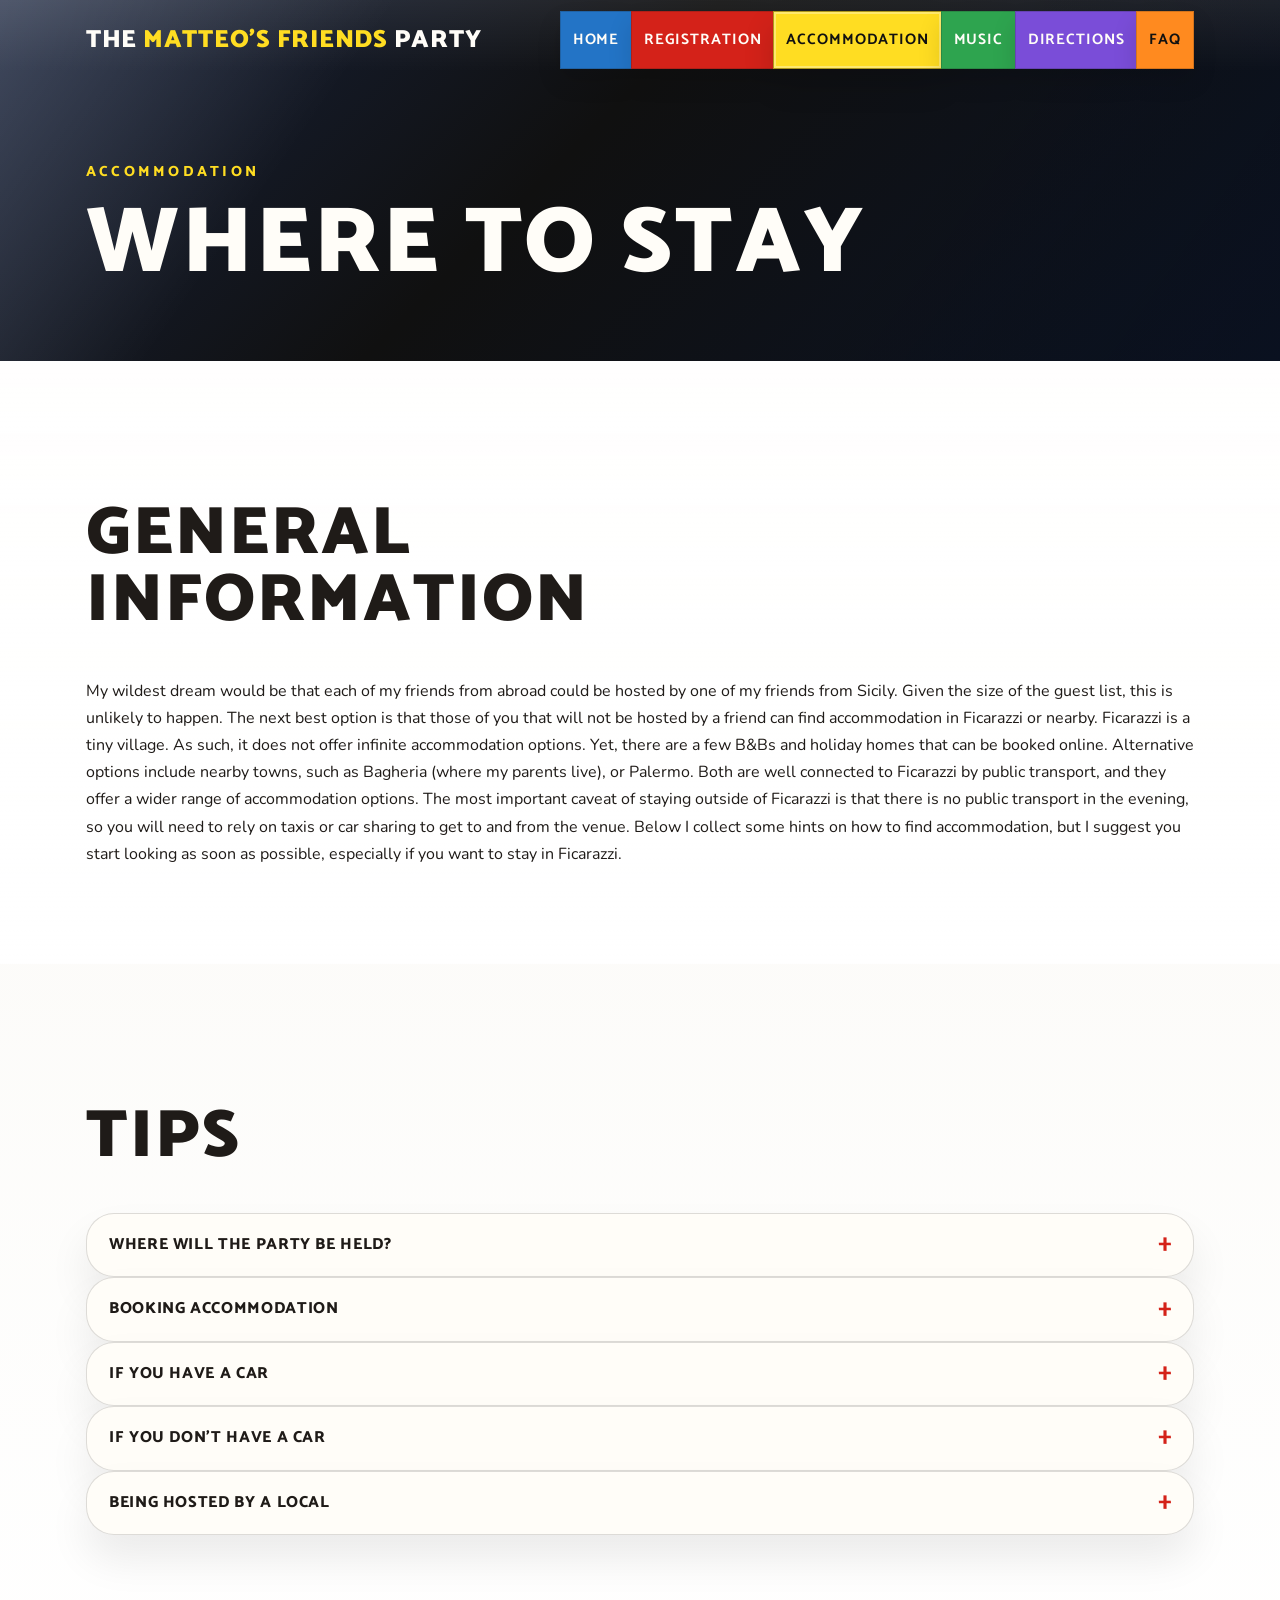
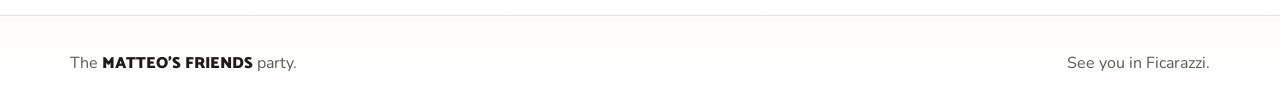
==== commit a7c692a2: "Updated website at Mon May 11 22:48:52 CEST 2026" ====
--- a/accommodation.html
+++ b/accommodation.html
@@ -156,4 +156,4 @@
     <script src="script.js"></script>
   </body>
 </html></content>
-<parameter name="filePath">/Users/esposito/30_bday/birthday-party/directions.html+<!-- <parameter name="filePath">/Users/esposito/30_bday/birthday-party/directions.html -->
--- a/styles.css
+++ b/styles.css
@@ -939,13 +939,17 @@
   content: "-";
 }
 
+.faq-card {
+  align-self: start;
+}
+
+.faq-card > p,
 .faq-card > div {
   padding: 0 22px 22px;
 }
 
 .faq-card p {
   margin: 0;
-  padding: 0 0 22px;
   color: var(--muted);
 }
 
@@ -1095,7 +1099,7 @@
 .rsvp-page-section {
   display: flex;
   align-items: center;
-  padding-top: clamp(48px, 4vh, 88px);
+  padding-top: 120px;
   padding-bottom: clamp(8px, 2vh, 24px);
 }
 
@@ -1105,7 +1109,7 @@
 
 @media (min-width: 1500px) {
   .rsvp-page-section {
-    padding-top: 36px;
+    padding-top: 120px;
     padding-bottom: 8px;
   }
 
@@ -1236,8 +1240,8 @@
 }
 
 .rsvp-form .checkbox-label small {
-  flex: 0 0 calc(100% - 30px);
-  margin: 0 0 0 30px;
+  flex: 1;
+  margin: 0;
   font-size: 0.95rem;
   font-weight: 600;
   letter-spacing: 0.01em;
